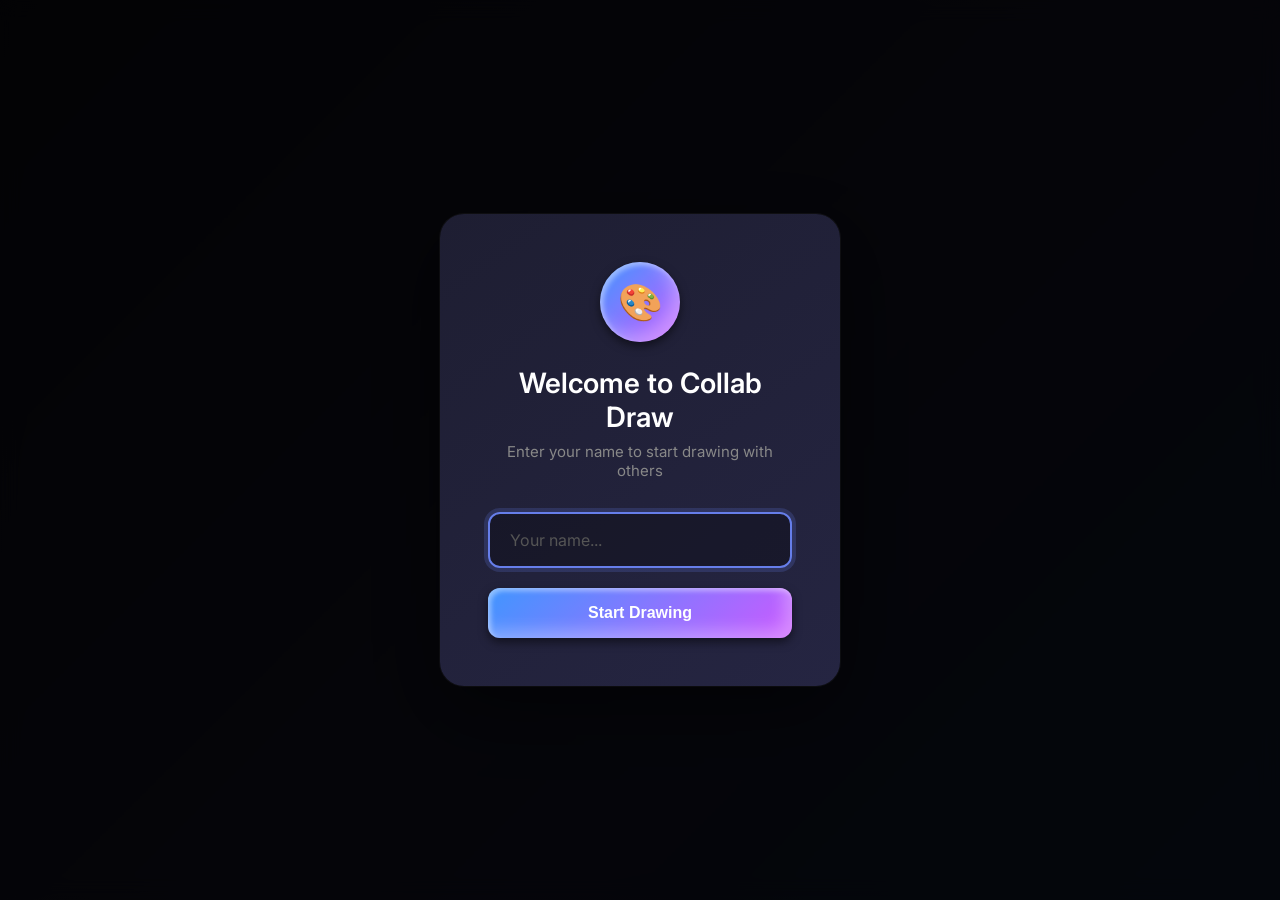
==== index.html @ d74dfcc4 "better shine" ====
<!DOCTYPE html>
<html lang="en">

<head>
    <meta charset="UTF-8">
    <meta name="viewport" content="width=device-width, initial-scale=1.0">
    <title>Collab Draw</title>
    <link rel="preconnect" href="https://fonts.googleapis.com">
    <link rel="preconnect" href="https://fonts.gstatic.com" crossorigin>
    <link href="https://fonts.googleapis.com/css2?family=Inter:wght@300;400;500;600&display=swap" rel="stylesheet">
    <link rel="stylesheet" href="style.css">
</head>

<body>
    <!-- Username Modal -->
    <div class="modal-overlay" id="modalOverlay">
        <div class="modal">
            <div class="modal-icon shine">🎨</div>
            <h2>Welcome to Collab Draw</h2>
            <p>Enter your name to start drawing with others</p>
            <input type="text" id="usernameInput" placeholder="Your name..." maxlength="20" autocomplete="off">
            <button class="shine" id="joinBtn">Start Drawing</button>
        </div>
    </div>

    <!-- Main App -->
    <div class="app" id="app">
        <aside class="sidebar">
            <div class="sidebar-header">
                <div class="logo">
                    <div class="logo-icon shine">🎨</div>
                    <span>Collab Draw</span>
                </div>
                <div class="connection-status">
                    <div class="status-dot" id="statusDot"></div>
                    <span id="statusText">Connecting...</span>
                </div>
            </div>

            <div class="users-section">
                <div class="section-title">Online Now — <span id="userCount">0</span></div>
                <div class="users-list" id="usersList"></div>
            </div>
        </aside>

        <main class="main-content">
            <div class="toolbar">
                <div class="tool-group">
                    <span class="tool-group-label">Color</span>
                    <button class="color-btn active" data-color="#1a1a2e" style="background: #1a1a2e;"></button>
                    <button class="color-btn" data-color="#ff4757" style="background: #ff4757;"></button>
                    <button class="color-btn" data-color="#ff9f43" style="background: #ff9f43;"></button>
                    <button class="color-btn" data-color="#2ed573" style="background: #2ed573;"></button>
                    <button class="color-btn" data-color="#3498db" style="background: #3498db;"></button>
                    <button class="color-btn" data-color="#9b59b6" style="background: #9b59b6;"></button>
                    <button class="color-btn" data-color="#ffffff"
                        style="background: #ffffff; border: 1px solid #ddd;"></button>
                    <div class="color-picker-wrapper">
                        <div class="color-picker-btn"></div>
                        <input type="color" id="colorPicker" value="#1a1a2e">
                    </div>
                </div>

                <div class="divider"></div>

                <div class="tool-group">
                    <span class="tool-group-label">Size</span>
                    <div class="size-slider">
                        <input type="range" id="brushSize" min="1" max="50" value="5">
                        <div class="brush-preview">
                            <div class="brush-dot" id="brushPreview"></div>
                        </div>
                    </div>
                </div>

                <div class="toolbar-spacer"></div>

                <button class="btn btn-secondary" id="downloadBtn">
                    <svg width="16" height="16" fill="none" stroke="currentColor" stroke-width="2">
                        <path d="M8 1v10M4 8l4 4 4-4M2 14h12" />
                    </svg>
                    Save
                </button>
                <button class="btn btn-danger" id="clearBtn">
                    <svg width="16" height="16" fill="none" stroke="currentColor" stroke-width="2">
                        <path d="M2 4h12M5 4V2h6v2M6 7v6M10 7v6M3 4l1 10h8l1-10" />
                    </svg>
                    Clear All
                </button>
            </div>

            <div class="canvas-area">
                <div class="canvas-container">
                    <canvas id="canvas" width="1000" height="700"></canvas>
                </div>
            </div>
        </main>
    </div>

    <script src="script.js"></script>
</body>

</html>
---- style.css ----
.shine {
    box-shadow: 0 4px 10px rgba(0, 0, 0, 0.513), inset 3px 3px 5px rgba(255, 255, 255, 0.396), inset -8px -8px 16px rgba(255, 255, 255, 0.287);
}

* {
    margin: 0;
    padding: 0;
    box-sizing: border-box;
}

body {
    font-family: 'Inter', -apple-system, BlinkMacSystemFont, sans-serif;
    background: linear-gradient(135deg, #0f0f1a 0%, #1a1a2e 50%, #16213e 100%);
    min-height: 100vh;
    color: #fff;
}

/* Username Modal */
.modal-overlay {
    position: fixed;
    inset: 0;
    background: rgba(0, 0, 0, 0.8);
    backdrop-filter: blur(10px);
    display: flex;
    align-items: center;
    justify-content: center;
    z-index: 1000;
    opacity: 1;
    transition: opacity 0.3s ease;
}

.modal-overlay.hidden {
    opacity: 0;
    pointer-events: none;
}

.modal {
    background: linear-gradient(145deg, #1e1e32, #252542);
    border-radius: 24px;
    padding: 48px;
    text-align: center;
    box-shadow: 0 25px 80px rgba(0, 0, 0, 0.5),
        0 0 0 1px rgba(255, 255, 255, 0.05);
    transform: scale(1);
    transition: transform 0.3s ease;
    max-width: 400px;
    width: 90%;
}

.modal-overlay.hidden .modal {
    transform: scale(0.9);
}

.modal-icon {
    width: 80px;
    height: 80px;
    background: linear-gradient(135deg, #4096ff, #cb5aff);
    border-radius: 50%;
    display: flex;
    align-items: center;
    justify-content: center;
    margin: 0 auto 24px;
    font-size: 36px;
}

.modal h2 {
    font-size: 28px;
    font-weight: 600;
    margin-bottom: 8px;
}

.modal p {
    color: #888;
    margin-bottom: 32px;
    font-size: 15px;
}

.modal input {
    width: 100%;
    padding: 16px 20px;
    border: 2px solid rgba(255, 255, 255, 0.1);
    border-radius: 12px;
    background: rgba(0, 0, 0, 0.3);
    color: #fff;
    font-size: 16px;
    font-family: inherit;
    outline: none;
    transition: border-color 0.2s, box-shadow 0.2s;
    margin-bottom: 20px;
}

.modal input:focus {
    border-color: #667eea;
    box-shadow: 0 0 0 4px rgba(102, 126, 234, 0.2);
}

.modal input::placeholder {
    color: #555;
}

.modal button {
    width: 100%;
    padding: 16px;
    background: linear-gradient(135deg, #4096ff, #cb5aff);
    border: none;
    border-radius: 12px;
    color: #fff;
    font-size: 16px;
    font-weight: 600;
    cursor: pointer;
    transition: transform 0.2s, box-shadow 0.2s;
}

.modal button:hover {
    transform: translateY(-2px);
    box-shadow: 0 10px 30px rgba(102, 126, 234, 0.4);
}

.modal button:active {
    transform: translateY(0);
}

/* Main Layout */
.app {
    display: none;
    height: 100vh;
}

.app.visible {
    display: flex;
}

/* Sidebar */
.sidebar {
    width: 260px;
    background: rgba(20, 20, 35, 0.95);
    border-right: 1px solid rgba(255, 255, 255, 0.05);
    display: flex;
    flex-direction: column;
    backdrop-filter: blur(20px);
}

.sidebar-header {
    padding: 24px;
    border-bottom: 1px solid rgba(255, 255, 255, 0.05);
}

.logo {
    display: flex;
    align-items: center;
    gap: 12px;
    font-size: 20px;
    font-weight: 600;
}

.logo-icon {
    width: 40px;
    height: 40px;
    background: linear-gradient(135deg, #4096ff, #cb5aff);
    border-radius: 12px;
    display: flex;
    align-items: center;
    justify-content: center;
    font-size: 20px;
}

.connection-status {
    display: flex;
    align-items: center;
    gap: 8px;
    margin-top: 16px;
    padding: 10px 14px;
    background: rgba(255, 255, 255, 0.03);
    border-radius: 10px;
    font-size: 13px;
    color: #888;
}

.status-dot {
    width: 8px;
    height: 8px;
    border-radius: 50%;
    background: #ff4757;
    transition: background 0.3s;
}

.status-dot.connected {
    background: #2ed573;
    box-shadow: 0 0 10px rgba(46, 213, 115, 0.5);
}

/* Users Section */
.users-section {
    flex: 1;
    padding: 20px;
    overflow-y: auto;
}

.section-title {
    font-size: 11px;
    font-weight: 600;
    text-transform: uppercase;
    letter-spacing: 1px;
    color: #666;
    margin-bottom: 16px;
}

.users-list {
    display: flex;
    flex-direction: column;
    gap: 8px;
}

.user-item {
    display: flex;
    align-items: center;
    gap: 12px;
    padding: 10px 12px;
    background: rgba(255, 255, 255, 0.03);
    border-radius: 10px;
    transition: background 0.2s;
}

.user-item:hover {
    background: rgba(255, 255, 255, 0.06);
}

.user-item.me {
    background: rgba(102, 126, 234, 0.15);
    border: 1px solid rgba(102, 126, 234, 0.3);
}

.user-avatar {
    width: 36px;
    height: 36px;
    border-radius: 50%;
    display: flex;
    align-items: center;
    justify-content: center;
    font-weight: 600;
    font-size: 14px;
    color: #fff;
    flex-shrink: 0;
}

.user-info {
    flex: 1;
    min-width: 0;
}

.user-name {
    font-size: 14px;
    font-weight: 500;
    white-space: nowrap;
    overflow: hidden;
    text-overflow: ellipsis;
}

.user-status {
    font-size: 12px;
    color: #666;
}

.user-color-dot {
    width: 12px;
    height: 12px;
    border-radius: 50%;
    flex-shrink: 0;
}

/* Main Content */
.main-content {
    flex: 1;
    display: flex;
    flex-direction: column;
    min-width: 0;
}

/* Toolbar */
.toolbar {
    display: flex;
    align-items: center;
    gap: 20px;
    padding: 16px 24px;
    background: rgba(20, 20, 35, 0.8);
    border-bottom: 1px solid rgba(255, 255, 255, 0.05);
    backdrop-filter: blur(20px);
    flex-wrap: wrap;
}

.tool-group {
    display: flex;
    align-items: center;
    gap: 8px;
}

.tool-group-label {
    font-size: 12px;
    color: #666;
    text-transform: uppercase;
    letter-spacing: 0.5px;
    margin-right: 4px;
}

.color-btn {
    width: 32px;
    height: 32px;
    border-radius: 50%;
    border: 3px solid transparent;
    cursor: pointer;
    transition: transform 0.15s, border-color 0.15s, box-shadow 0.15s;
    position: relative;
}

.color-btn:hover {
    transform: scale(1.15);
}

.color-btn.active {
    border-color: #fff;
    box-shadow: 0 0 0 2px rgba(255, 255, 255, 0.2);
}

.color-picker-wrapper {
    position: relative;
}

.color-picker-btn {
    width: 32px;
    height: 32px;
    border-radius: 50%;
    border: 2px dashed rgba(255, 255, 255, 0.3);
    cursor: pointer;
    display: flex;
    align-items: center;
    justify-content: center;
    transition: border-color 0.2s;
    background: conic-gradient(red, yellow, lime, aqua, blue, magenta, red);
}

.color-picker-btn:hover {
    border-color: rgba(255, 255, 255, 0.6);
}

input[type="color"] {
    position: absolute;
    width: 100%;
    height: 100%;
    opacity: 0;
    cursor: pointer;
}

.divider {
    width: 1px;
    height: 32px;
    background: rgba(255, 255, 255, 0.1);
    margin: 0 8px;
}

.size-slider {
    display: flex;
    align-items: center;
    gap: 12px;
}

input[type="range"] {
    width: 120px;
    height: 6px;
    -webkit-appearance: none;
    background: rgba(255, 255, 255, 0.1);
    border-radius: 3px;
    cursor: pointer;
}

input[type="range"]::-webkit-slider-thumb {
    -webkit-appearance: none;
    width: 18px;
    height: 18px;
    background: #fff;
    border-radius: 50%;
    cursor: pointer;
    transition: transform 0.15s;
}

input[type="range"]::-webkit-slider-thumb:hover {
    transform: scale(1.2);
}

.brush-preview {
    width: 40px;
    height: 40px;
    border-radius: 50%;
    background: rgba(255, 255, 255, 0.1);
    display: flex;
    align-items: center;
    justify-content: center;
}

.brush-dot {
    border-radius: 50%;
    transition: all 0.15s;
}

.btn {
    padding: 10px 20px;
    border: none;
    border-radius: 10px;
    font-size: 14px;
    font-weight: 500;
    cursor: pointer;
    transition: all 0.2s;
    font-family: inherit;
    display: flex;
    align-items: center;
    gap: 8px;
}

.btn-danger {
    background: rgba(255, 71, 87, 0.15);
    color: #ff4757;
    border: 1px solid rgba(255, 71, 87, 0.3);
}

.btn-danger:hover {
    background: rgba(255, 71, 87, 0.25);
}

.btn-secondary {
    background: rgba(255, 255, 255, 0.05);
    color: #fff;
    border: 1px solid rgba(255, 255, 255, 0.1);
}

.btn-secondary:hover {
    background: rgba(255, 255, 255, 0.1);
}

.toolbar-spacer {
    flex: 1;
}

/* Canvas Area */
.canvas-area {
    flex: 1;
    display: flex;
    align-items: center;
    justify-content: center;
    padding: 24px;
    background:
        radial-gradient(circle at 50% 50%, rgba(102, 126, 234, 0.03) 0%, transparent 50%),
        linear-gradient(rgba(255, 255, 255, 0.02) 1px, transparent 1px),
        linear-gradient(90deg, rgba(255, 255, 255, 0.02) 1px, transparent 1px);
    background-size: 100% 100%, 20px 20px, 20px 20px;
    overflow: auto;
}

.canvas-container {
    border-radius: 16px;
    overflow: hidden;
    box-shadow:
        0 25px 80px rgba(0, 0, 0, 0.4),
        0 0 0 1px rgba(255, 255, 255, 0.05);
}

canvas {
    display: block;
    background: #fff;
    cursor: crosshair;
}

/* Responsive */
@media (max-width: 900px) {
    .sidebar {
        display: none;
    }
}

@media (max-width: 600px) {
    .toolbar {
        padding: 12px;
        gap: 12px;
    }

    .tool-group-label {
        display: none;
    }

    .canvas-area {
        padding: 12px;
    }
}
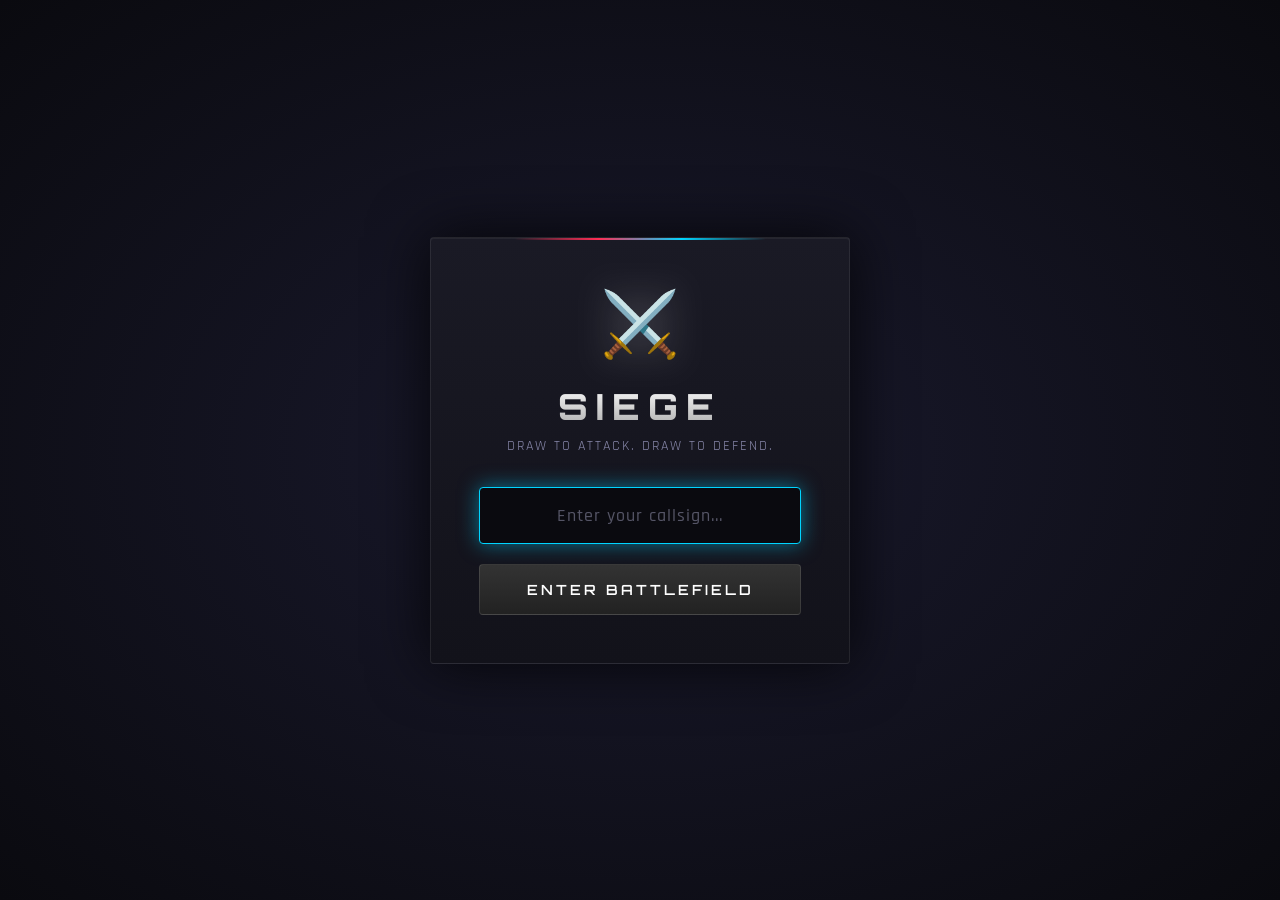
==== commit a1cafad7: "bug fixes" ====
--- a/index.html
+++ b/index.html
@@ -4,97 +4,140 @@
 <head>
     <meta charset="UTF-8">
     <meta name="viewport" content="width=device-width, initial-scale=1.0">
-    <title>Collab Draw</title>
+    <title>Siege - Collaborative Drawing Battle</title>
     <link rel="preconnect" href="https://fonts.googleapis.com">
     <link rel="preconnect" href="https://fonts.gstatic.com" crossorigin>
-    <link href="https://fonts.googleapis.com/css2?family=Inter:wght@300;400;500;600&display=swap" rel="stylesheet">
+    <link
+        href="https://fonts.googleapis.com/css2?family=Orbitron:wght@400;500;600;700;800;900&family=Rajdhani:wght@300;400;500;600;700&display=swap"
+        rel="stylesheet">
     <link rel="stylesheet" href="style.css">
 </head>
 
 <body>
     <!-- Username Modal -->
-    <div class="modal-overlay" id="modalOverlay">
+    <div class="modal-overlay" id="usernameModal">
         <div class="modal">
-            <div class="modal-icon shine">🎨</div>
-            <h2>Welcome to Collab Draw</h2>
-            <p>Enter your name to start drawing with others</p>
-            <input type="text" id="usernameInput" placeholder="Your name..." maxlength="20" autocomplete="off">
-            <button class="shine" id="joinBtn">Start Drawing</button>
+            <div class="modal-icon">⚔️</div>
+            <h2>SIEGE</h2>
+            <p class="tagline">Draw to Attack. Draw to Defend.</p>
+            <input type="text" id="usernameInput" placeholder="Enter your callsign..." maxlength="15"
+                autocomplete="off">
+            <button class="btn-primary" id="enterLobbyBtn">ENTER BATTLEFIELD</button>
         </div>
     </div>
 
-    <!-- Main App -->
-    <div class="app" id="app">
-        <aside class="sidebar">
-            <div class="sidebar-header">
-                <div class="logo">
-                    <div class="logo-icon shine">🎨</div>
-                    <span>Collab Draw</span>
+    <!-- Room Selection Modal -->
+    <div class="modal-overlay hidden" id="roomModal">
+        <div class="modal room-modal">
+            <h2>SELECT ARENA</h2>
+            <p class="tagline">Choose your battleground (2v2)</p>
+            <div class="rooms-grid" id="roomsGrid">
+                <!-- Rooms will be populated by JS -->
+            </div>
+            <div class="room-legend">
+                <span class="legend-item"><span class="dot red"></span> Red Team</span>
+                <span class="legend-item"><span class="dot blue"></span> Blue Team</span>
+            </div>
+        </div>
+    </div>
+
+    <!-- Main Game -->
+    <div class="game-container hidden" id="gameContainer">
+        <!-- Top HUD -->
+        <header class="game-hud">
+            <div class="hud-left">
+                <div class="team-indicator" id="teamIndicator">
+                    <span class="team-label">YOUR TEAM</span>
+                    <span class="team-name" id="teamName">---</span>
                 </div>
-                <div class="connection-status">
-                    <div class="status-dot" id="statusDot"></div>
-                    <span id="statusText">Connecting...</span>
+                <div class="role-indicator" id="roleIndicator">
+                    <span class="role-icon">🛡️</span>
+                    <span class="role-name" id="roleName">DEFENDING</span>
                 </div>
             </div>
 
-            <div class="users-section">
-                <div class="section-title">Online Now — <span id="userCount">0</span></div>
-                <div class="users-list" id="usersList"></div>
+            <div class="hud-center">
+                <div class="scoreboard">
+                    <div class="score red-score">
+                        <span class="score-label">RED</span>
+                        <span class="score-value" id="redScore">0</span>
+                    </div>
+                    <div class="timer-container">
+                        <div class="phase-label" id="phaseLabel">WAITING</div>
+                        <div class="timer" id="timer">2:00</div>
+                        <div class="round-label">Round <span id="roundNum">0</span></div>
+                    </div>
+                    <div class="score blue-score">
+                        <span class="score-label">BLUE</span>
+                        <span class="score-value" id="blueScore">0</span>
+                    </div>
+                </div>
+            </div>
+
+            <div class="hud-right">
+                <div class="ink-container">
+                    <span class="ink-label">INK</span>
+                    <div class="ink-bar">
+                        <div class="ink-fill" id="inkFill"></div>
+                    </div>
+                    <span class="ink-value" id="inkValue">100%</span>
+                </div>
+            </div>
+        </header>
+
+        <!-- Players Panel -->
+        <aside class="players-panel" id="playersPanel">
+            <div class="panel-header">
+                <span class="panel-title">COMBATANTS</span>
+            </div>
+            <div class="team-section red-team">
+                <div class="team-header">
+                    <span class="team-icon">⚔️</span> RED TEAM
+                    <span class="attack-badge" id="redAttackBadge">ATK</span>
+                </div>
+                <div class="team-players" id="redTeamPlayers"></div>
+            </div>
+            <div class="team-section blue-team">
+                <div class="team-header">
+                    <span class="team-icon">🛡️</span> BLUE TEAM
+                    <span class="attack-badge" id="blueAttackBadge" style="display:none;">ATK</span>
+                </div>
+                <div class="team-players" id="blueTeamPlayers"></div>
             </div>
         </aside>
 
-        <main class="main-content">
-            <div class="toolbar">
-                <div class="tool-group">
-                    <span class="tool-group-label">Color</span>
-                    <button class="color-btn active" data-color="#1a1a2e" style="background: #1a1a2e;"></button>
-                    <button class="color-btn" data-color="#ff4757" style="background: #ff4757;"></button>
-                    <button class="color-btn" data-color="#ff9f43" style="background: #ff9f43;"></button>
-                    <button class="color-btn" data-color="#2ed573" style="background: #2ed573;"></button>
-                    <button class="color-btn" data-color="#3498db" style="background: #3498db;"></button>
-                    <button class="color-btn" data-color="#9b59b6" style="background: #9b59b6;"></button>
-                    <button class="color-btn" data-color="#ffffff"
-                        style="background: #ffffff; border: 1px solid #ddd;"></button>
-                    <div class="color-picker-wrapper">
-                        <div class="color-picker-btn"></div>
-                        <input type="color" id="colorPicker" value="#1a1a2e">
+        <!-- Canvas Area -->
+        <main class="battlefield">
+            <div class="canvas-wrapper">
+                <div class="spawn-zone red-spawn" id="redSpawn">
+                    <span>RED SPAWN</span>
+                </div>
+                <canvas id="gameCanvas" width="1000" height="700"></canvas>
+                <div class="crystal-container" id="crystalContainer">
+                    <div class="crystal" id="crystal">
+                        <div class="crystal-glow"></div>
+                        <span class="crystal-icon">💎</span>
                     </div>
-                </div>
-
-                <div class="divider"></div>
-
-                <div class="tool-group">
-                    <span class="tool-group-label">Size</span>
-                    <div class="size-slider">
-                        <input type="range" id="brushSize" min="1" max="50" value="5">
-                        <div class="brush-preview">
-                            <div class="brush-dot" id="brushPreview"></div>
-                        </div>
-                    </div>
-                </div>
-
-                <div class="toolbar-spacer"></div>
-
-                <button class="btn btn-secondary" id="downloadBtn">
-                    <svg width="16" height="16" fill="none" stroke="currentColor" stroke-width="2">
-                        <path d="M8 1v10M4 8l4 4 4-4M2 14h12" />
-                    </svg>
-                    Save
-                </button>
-                <button class="btn btn-danger" id="clearBtn">
-                    <svg width="16" height="16" fill="none" stroke="currentColor" stroke-width="2">
-                        <path d="M2 4h12M5 4V2h6v2M6 7v6M10 7v6M3 4l1 10h8l1-10" />
-                    </svg>
-                    Clear All
-                </button>
-            </div>
-
-            <div class="canvas-area">
-                <div class="canvas-container">
-                    <canvas id="canvas" width="1000" height="700"></canvas>
+                    <span class="crystal-label">DEFEND</span>
                 </div>
             </div>
         </main>
+
+        <!-- Brush Size Control -->
+        <div class="brush-control">
+            <span class="brush-label">SIZE</span>
+            <input type="range" id="brushSize" min="3" max="30" value="8">
+            <div class="brush-preview" id="brushPreview"></div>
+        </div>
+
+        <!-- Game Announcements -->
+        <div class="announcement hidden" id="announcement">
+            <div class="announcement-content">
+                <div class="announcement-icon" id="announcementIcon">⚔️</div>
+                <div class="announcement-text" id="announcementText">ROUND START</div>
+                <div class="announcement-sub" id="announcementSub">Prepare for battle!</div>
+            </div>
+        </div>
     </div>
 
     <script src="script.js"></script>
--- a/style.css
+++ b/style.css
@@ -1,5 +1,28 @@
-.shine {
-    box-shadow: 0 4px 10px rgba(0, 0, 0, 0.513), inset 3px 3px 5px rgba(255, 255, 255, 0.396), inset -8px -8px 16px rgba(255, 255, 255, 0.287);
+/* ============================================
+   SIEGE - Collaborative Drawing Battle
+   A bold, military-inspired aesthetic
+   ============================================ */
+
+:root {
+    /* Team Colors */
+    --red-primary: #ff2d55;
+    --red-dark: #c41e3a;
+    --red-glow: rgba(255, 45, 85, 0.5);
+    --blue-primary: #00d4ff;
+    --blue-dark: #0099cc;
+    --blue-glow: rgba(0, 212, 255, 0.5);
+
+    /* UI Colors */
+    --bg-dark: #0a0a0f;
+    --bg-panel: #12121a;
+    --bg-card: #1a1a25;
+    --border-subtle: rgba(255, 255, 255, 0.08);
+    --text-primary: #ffffff;
+    --text-secondary: #8888aa;
+    --text-muted: #555566;
+
+    /* Effects */
+    --glow-intensity: 0.6;
 }
 
 * {
@@ -9,483 +32,999 @@
 }
 
 body {
-    font-family: 'Inter', -apple-system, BlinkMacSystemFont, sans-serif;
-    background: linear-gradient(135deg, #0f0f1a 0%, #1a1a2e 50%, #16213e 100%);
+    font-family: 'Rajdhani', sans-serif;
+    background: var(--bg-dark);
     min-height: 100vh;
-    color: #fff;
-}
-
-/* Username Modal */
+    color: var(--text-primary);
+    overflow: hidden;
+}
+
+/* ============================================
+   MODAL STYLES
+   ============================================ */
+
 .modal-overlay {
     position: fixed;
     inset: 0;
-    background: rgba(0, 0, 0, 0.8);
-    backdrop-filter: blur(10px);
+    background: radial-gradient(ellipse at center, #1a1a2e 0%, #0a0a0f 100%);
     display: flex;
     align-items: center;
     justify-content: center;
     z-index: 1000;
-    opacity: 1;
-    transition: opacity 0.3s ease;
+    transition: opacity 0.4s ease, visibility 0.4s ease;
 }
 
 .modal-overlay.hidden {
     opacity: 0;
+    visibility: hidden;
     pointer-events: none;
 }
 
 .modal {
-    background: linear-gradient(145deg, #1e1e32, #252542);
-    border-radius: 24px;
+    background: linear-gradient(180deg, var(--bg-card) 0%, var(--bg-panel) 100%);
+    border: 1px solid var(--border-subtle);
+    border-radius: 4px;
     padding: 48px;
     text-align: center;
-    box-shadow: 0 25px 80px rgba(0, 0, 0, 0.5),
-        0 0 0 1px rgba(255, 255, 255, 0.05);
-    transform: scale(1);
-    transition: transform 0.3s ease;
-    max-width: 400px;
+    max-width: 420px;
     width: 90%;
-}
-
-.modal-overlay.hidden .modal {
-    transform: scale(0.9);
+    position: relative;
+    box-shadow:
+        0 0 60px rgba(0, 0, 0, 0.8),
+        inset 0 1px 0 rgba(255, 255, 255, 0.05);
+}
+
+.modal::before {
+    content: '';
+    position: absolute;
+    top: 0;
+    left: 50%;
+    transform: translateX(-50%);
+    width: 60%;
+    height: 2px;
+    background: linear-gradient(90deg, transparent, var(--red-primary), var(--blue-primary), transparent);
 }
 
 .modal-icon {
-    width: 80px;
-    height: 80px;
-    background: linear-gradient(135deg, #4096ff, #cb5aff);
-    border-radius: 50%;
-    display: flex;
-    align-items: center;
-    justify-content: center;
-    margin: 0 auto 24px;
+    font-size: 64px;
+    margin-bottom: 16px;
+    filter: drop-shadow(0 0 20px rgba(255, 255, 255, 0.3));
+}
+
+.modal h2 {
+    font-family: 'Orbitron', sans-serif;
     font-size: 36px;
-}
-
-.modal h2 {
-    font-size: 28px;
-    font-weight: 600;
+    font-weight: 800;
+    letter-spacing: 8px;
     margin-bottom: 8px;
-}
-
-.modal p {
-    color: #888;
+    background: linear-gradient(180deg, #fff 0%, #aaa 100%);
+    -webkit-background-clip: text;
+    -webkit-text-fill-color: transparent;
+    background-clip: text;
+}
+
+.tagline {
+    color: var(--text-secondary);
+    font-size: 14px;
+    letter-spacing: 2px;
+    text-transform: uppercase;
     margin-bottom: 32px;
-    font-size: 15px;
 }
 
 .modal input {
     width: 100%;
     padding: 16px 20px;
-    border: 2px solid rgba(255, 255, 255, 0.1);
-    border-radius: 12px;
-    background: rgba(0, 0, 0, 0.3);
-    color: #fff;
-    font-size: 16px;
-    font-family: inherit;
+    background: var(--bg-dark);
+    border: 1px solid var(--border-subtle);
+    border-radius: 4px;
+    color: var(--text-primary);
+    font-family: 'Rajdhani', sans-serif;
+    font-size: 18px;
+    font-weight: 500;
+    text-align: center;
+    letter-spacing: 1px;
     outline: none;
     transition: border-color 0.2s, box-shadow 0.2s;
     margin-bottom: 20px;
 }
 
 .modal input:focus {
-    border-color: #667eea;
-    box-shadow: 0 0 0 4px rgba(102, 126, 234, 0.2);
+    border-color: var(--blue-primary);
+    box-shadow: 0 0 20px var(--blue-glow);
 }
 
 .modal input::placeholder {
-    color: #555;
-}
-
-.modal button {
+    color: var(--text-muted);
+}
+
+.btn-primary {
     width: 100%;
-    padding: 16px;
-    background: linear-gradient(135deg, #4096ff, #cb5aff);
-    border: none;
-    border-radius: 12px;
-    color: #fff;
-    font-size: 16px;
+    padding: 16px 32px;
+    background: linear-gradient(180deg, #333 0%, #222 100%);
+    border: 1px solid rgba(255, 255, 255, 0.1);
+    border-radius: 4px;
+    color: var(--text-primary);
+    font-family: 'Orbitron', sans-serif;
+    font-size: 14px;
     font-weight: 600;
+    letter-spacing: 3px;
     cursor: pointer;
-    transition: transform 0.2s, box-shadow 0.2s;
-}
-
-.modal button:hover {
+    transition: all 0.2s ease;
+    position: relative;
+    overflow: hidden;
+}
+
+.btn-primary::before {
+    content: '';
+    position: absolute;
+    top: 0;
+    left: -100%;
+    width: 100%;
+    height: 100%;
+    background: linear-gradient(90deg, transparent, rgba(255, 255, 255, 0.1), transparent);
+    transition: left 0.4s ease;
+}
+
+.btn-primary:hover {
+    background: linear-gradient(180deg, #444 0%, #333 100%);
+    border-color: rgba(255, 255, 255, 0.2);
     transform: translateY(-2px);
-    box-shadow: 0 10px 30px rgba(102, 126, 234, 0.4);
-}
-
-.modal button:active {
+    box-shadow: 0 10px 30px rgba(0, 0, 0, 0.5);
+}
+
+.btn-primary:hover::before {
+    left: 100%;
+}
+
+.btn-primary:active {
     transform: translateY(0);
 }
 
-/* Main Layout */
-.app {
+/* Room Selection Modal */
+.room-modal {
+    max-width: 600px;
+}
+
+.rooms-grid {
+    display: grid;
+    grid-template-columns: repeat(auto-fit, minmax(160px, 1fr));
+    gap: 12px;
+    margin-bottom: 24px;
+}
+
+.room-card {
+    background: var(--bg-dark);
+    border: 1px solid var(--border-subtle);
+    border-radius: 4px;
+    padding: 20px;
+    cursor: pointer;
+    transition: all 0.2s ease;
+    position: relative;
+    overflow: hidden;
+}
+
+.room-card::before {
+    content: '';
+    position: absolute;
+    top: 0;
+    left: 0;
+    right: 0;
+    height: 3px;
+    background: linear-gradient(90deg, var(--red-primary), var(--blue-primary));
+    opacity: 0;
+    transition: opacity 0.2s;
+}
+
+.room-card:hover {
+    border-color: rgba(255, 255, 255, 0.2);
+    transform: translateY(-2px);
+    box-shadow: 0 8px 24px rgba(0, 0, 0, 0.4);
+}
+
+.room-card:hover::before {
+    opacity: 1;
+}
+
+.room-card.full {
+    opacity: 0.5;
+    cursor: not-allowed;
+}
+
+.room-card.full:hover {
+    transform: none;
+    box-shadow: none;
+}
+
+.room-card.in-game {
+    border-color: rgba(255, 165, 0, 0.3);
+}
+
+.room-number {
+    font-family: 'Orbitron', sans-serif;
+    font-size: 24px;
+    font-weight: 700;
+    margin-bottom: 8px;
+}
+
+.room-status {
+    font-size: 11px;
+    text-transform: uppercase;
+    letter-spacing: 1px;
+    color: var(--text-muted);
+    margin-bottom: 12px;
+}
+
+.room-status.waiting {
+    color: #2ed573;
+}
+
+.room-status.playing {
+    color: #ffa502;
+}
+
+.room-players {
+    display: flex;
+    justify-content: center;
+    gap: 16px;
+}
+
+.room-team-count {
+    display: flex;
+    align-items: center;
+    gap: 6px;
+    font-size: 14px;
+    font-weight: 600;
+}
+
+.room-team-count.red {
+    color: var(--red-primary);
+}
+
+.room-team-count.blue {
+    color: var(--blue-primary);
+}
+
+.room-legend {
+    display: flex;
+    justify-content: center;
+    gap: 24px;
+    padding-top: 16px;
+    border-top: 1px solid var(--border-subtle);
+}
+
+.legend-item {
+    display: flex;
+    align-items: center;
+    gap: 8px;
+    font-size: 12px;
+    color: var(--text-secondary);
+    text-transform: uppercase;
+    letter-spacing: 1px;
+}
+
+.dot {
+    width: 10px;
+    height: 10px;
+    border-radius: 50%;
+}
+
+.dot.red {
+    background: var(--red-primary);
+    box-shadow: 0 0 10px var(--red-glow);
+}
+
+.dot.blue {
+    background: var(--blue-primary);
+    box-shadow: 0 0 10px var(--blue-glow);
+}
+
+/* ============================================
+   GAME CONTAINER
+   ============================================ */
+
+.game-container {
+    display: grid;
+    grid-template-columns: 200px 1fr;
+    grid-template-rows: 70px 1fr;
+    height: 100vh;
+    background:
+        radial-gradient(ellipse at 20% 50%, rgba(255, 45, 85, 0.03) 0%, transparent 50%),
+        radial-gradient(ellipse at 80% 50%, rgba(0, 212, 255, 0.03) 0%, transparent 50%),
+        var(--bg-dark);
+}
+
+.game-container.hidden {
     display: none;
-    height: 100vh;
-}
-
-.app.visible {
-    display: flex;
-}
-
-/* Sidebar */
-.sidebar {
-    width: 260px;
-    background: rgba(20, 20, 35, 0.95);
-    border-right: 1px solid rgba(255, 255, 255, 0.05);
+}
+
+/* ============================================
+   TOP HUD
+   ============================================ */
+
+.game-hud {
+    grid-column: 1 / -1;
+    display: flex;
+    align-items: center;
+    justify-content: space-between;
+    padding: 0 24px;
+    background: var(--bg-panel);
+    border-bottom: 1px solid var(--border-subtle);
+}
+
+.hud-left,
+.hud-right {
+    display: flex;
+    align-items: center;
+    gap: 20px;
+    min-width: 250px;
+}
+
+.hud-right {
+    justify-content: flex-end;
+}
+
+.team-indicator {
     display: flex;
     flex-direction: column;
-    backdrop-filter: blur(20px);
-}
-
-.sidebar-header {
-    padding: 24px;
-    border-bottom: 1px solid rgba(255, 255, 255, 0.05);
-}
-
-.logo {
+    gap: 2px;
+}
+
+.team-label {
+    font-size: 10px;
+    color: var(--text-muted);
+    text-transform: uppercase;
+    letter-spacing: 1px;
+}
+
+.team-name {
+    font-family: 'Orbitron', sans-serif;
+    font-size: 18px;
+    font-weight: 700;
+    letter-spacing: 2px;
+}
+
+.team-name.red {
+    color: var(--red-primary);
+    text-shadow: 0 0 20px var(--red-glow);
+}
+
+.team-name.blue {
+    color: var(--blue-primary);
+    text-shadow: 0 0 20px var(--blue-glow);
+}
+
+.role-indicator {
+    display: flex;
+    align-items: center;
+    gap: 8px;
+    padding: 8px 16px;
+    background: var(--bg-dark);
+    border-radius: 4px;
+    border: 1px solid var(--border-subtle);
+}
+
+.role-indicator.attacking {
+    border-color: rgba(255, 45, 85, 0.3);
+    background: rgba(255, 45, 85, 0.1);
+}
+
+.role-indicator.defending {
+    border-color: rgba(0, 212, 255, 0.3);
+    background: rgba(0, 212, 255, 0.1);
+}
+
+.role-icon {
+    font-size: 18px;
+}
+
+.role-name {
+    font-family: 'Orbitron', sans-serif;
+    font-size: 12px;
+    font-weight: 600;
+    letter-spacing: 2px;
+}
+
+/* Scoreboard */
+.scoreboard {
+    display: flex;
+    align-items: center;
+    gap: 24px;
+}
+
+.score {
+    display: flex;
+    flex-direction: column;
+    align-items: center;
+    gap: 2px;
+    min-width: 60px;
+}
+
+.score-label {
+    font-size: 10px;
+    text-transform: uppercase;
+    letter-spacing: 2px;
+    color: var(--text-muted);
+}
+
+.score-value {
+    font-family: 'Orbitron', sans-serif;
+    font-size: 32px;
+    font-weight: 800;
+}
+
+.red-score .score-value {
+    color: var(--red-primary);
+    text-shadow: 0 0 20px var(--red-glow);
+}
+
+.blue-score .score-value {
+    color: var(--blue-primary);
+    text-shadow: 0 0 20px var(--blue-glow);
+}
+
+.timer-container {
+    display: flex;
+    flex-direction: column;
+    align-items: center;
+    padding: 8px 32px;
+    background: var(--bg-dark);
+    border-radius: 4px;
+    border: 1px solid var(--border-subtle);
+}
+
+.phase-label {
+    font-size: 10px;
+    text-transform: uppercase;
+    letter-spacing: 2px;
+    color: var(--text-secondary);
+}
+
+.timer {
+    font-family: 'Orbitron', sans-serif;
+    font-size: 28px;
+    font-weight: 700;
+    letter-spacing: 2px;
+}
+
+.timer.urgent {
+    color: var(--red-primary);
+    animation: pulse 1s ease-in-out infinite;
+}
+
+@keyframes pulse {
+
+    0%,
+    100% {
+        opacity: 1;
+    }
+
+    50% {
+        opacity: 0.5;
+    }
+}
+
+.round-label {
+    font-size: 11px;
+    color: var(--text-muted);
+    text-transform: uppercase;
+    letter-spacing: 1px;
+}
+
+/* Ink Bar */
+.ink-container {
     display: flex;
     align-items: center;
     gap: 12px;
-    font-size: 20px;
-    font-weight: 600;
-}
-
-.logo-icon {
-    width: 40px;
-    height: 40px;
-    background: linear-gradient(135deg, #4096ff, #cb5aff);
-    border-radius: 12px;
-    display: flex;
-    align-items: center;
-    justify-content: center;
-    font-size: 20px;
-}
-
-.connection-status {
-    display: flex;
-    align-items: center;
-    gap: 8px;
-    margin-top: 16px;
-    padding: 10px 14px;
-    background: rgba(255, 255, 255, 0.03);
-    border-radius: 10px;
-    font-size: 13px;
-    color: #888;
-}
-
-.status-dot {
-    width: 8px;
-    height: 8px;
-    border-radius: 50%;
-    background: #ff4757;
-    transition: background 0.3s;
-}
-
-.status-dot.connected {
-    background: #2ed573;
-    box-shadow: 0 0 10px rgba(46, 213, 115, 0.5);
-}
-
-/* Users Section */
-.users-section {
-    flex: 1;
-    padding: 20px;
-    overflow-y: auto;
-}
-
-.section-title {
+}
+
+.ink-label {
+    font-family: 'Orbitron', sans-serif;
     font-size: 11px;
     font-weight: 600;
-    text-transform: uppercase;
+    letter-spacing: 2px;
+    color: var(--text-secondary);
+}
+
+.ink-bar {
+    width: 120px;
+    height: 12px;
+    background: var(--bg-dark);
+    border-radius: 2px;
+    border: 1px solid var(--border-subtle);
+    overflow: hidden;
+}
+
+.ink-fill {
+    height: 100%;
+    width: 100%;
+    background: linear-gradient(90deg, #667eea, #764ba2);
+    transition: width 0.3s ease;
+    box-shadow: 0 0 10px rgba(102, 126, 234, 0.5);
+}
+
+.ink-fill.low {
+    background: linear-gradient(90deg, #ff6b6b, #ee5a24);
+}
+
+.ink-value {
+    font-family: 'Orbitron', sans-serif;
+    font-size: 12px;
+    font-weight: 600;
+    min-width: 40px;
+}
+
+/* ============================================
+   PLAYERS PANEL
+   ============================================ */
+
+.players-panel {
+    background: var(--bg-panel);
+    border-right: 1px solid var(--border-subtle);
+    display: flex;
+    flex-direction: column;
+    overflow-y: auto;
+}
+
+.panel-header {
+    padding: 16px;
+    border-bottom: 1px solid var(--border-subtle);
+}
+
+.panel-title {
+    font-family: 'Orbitron', sans-serif;
+    font-size: 11px;
+    font-weight: 600;
+    letter-spacing: 2px;
+    color: var(--text-secondary);
+}
+
+.team-section {
+    padding: 16px;
+    border-bottom: 1px solid var(--border-subtle);
+}
+
+.team-header {
+    display: flex;
+    align-items: center;
+    gap: 8px;
+    font-family: 'Orbitron', sans-serif;
+    font-size: 11px;
+    font-weight: 600;
     letter-spacing: 1px;
-    color: #666;
-    margin-bottom: 16px;
-}
-
-.users-list {
+    margin-bottom: 12px;
+}
+
+.red-team .team-header {
+    color: var(--red-primary);
+}
+
+.blue-team .team-header {
+    color: var(--blue-primary);
+}
+
+.team-icon {
+    font-size: 14px;
+}
+
+.attack-badge {
+    margin-left: auto;
+    padding: 2px 8px;
+    background: rgba(255, 165, 0, 0.2);
+    border: 1px solid rgba(255, 165, 0, 0.4);
+    border-radius: 2px;
+    font-size: 9px;
+    color: #ffa502;
+}
+
+.team-players {
     display: flex;
     flex-direction: column;
     gap: 8px;
 }
 
-.user-item {
-    display: flex;
-    align-items: center;
-    gap: 12px;
+.player-card {
+    display: flex;
+    align-items: center;
+    gap: 10px;
     padding: 10px 12px;
-    background: rgba(255, 255, 255, 0.03);
-    border-radius: 10px;
-    transition: background 0.2s;
-}
-
-.user-item:hover {
-    background: rgba(255, 255, 255, 0.06);
-}
-
-.user-item.me {
-    background: rgba(102, 126, 234, 0.15);
-    border: 1px solid rgba(102, 126, 234, 0.3);
-}
-
-.user-avatar {
-    width: 36px;
-    height: 36px;
-    border-radius: 50%;
+    background: var(--bg-dark);
+    border-radius: 4px;
+    border: 1px solid var(--border-subtle);
+}
+
+.player-card.me {
+    border-color: rgba(255, 255, 255, 0.2);
+    background: rgba(255, 255, 255, 0.05);
+}
+
+.player-avatar {
+    width: 32px;
+    height: 32px;
+    border-radius: 4px;
     display: flex;
     align-items: center;
     justify-content: center;
+    font-family: 'Orbitron', sans-serif;
+    font-size: 12px;
+    font-weight: 700;
+    flex-shrink: 0;
+}
+
+.red-team .player-avatar {
+    background: linear-gradient(135deg, var(--red-primary), var(--red-dark));
+}
+
+.blue-team .player-avatar {
+    background: linear-gradient(135deg, var(--blue-primary), var(--blue-dark));
+}
+
+.player-name {
+    font-size: 13px;
     font-weight: 600;
-    font-size: 14px;
-    color: #fff;
-    flex-shrink: 0;
-}
-
-.user-info {
-    flex: 1;
-    min-width: 0;
-}
-
-.user-name {
-    font-size: 14px;
-    font-weight: 500;
     white-space: nowrap;
     overflow: hidden;
     text-overflow: ellipsis;
-}
-
-.user-status {
-    font-size: 12px;
-    color: #666;
-}
-
-.user-color-dot {
-    width: 12px;
-    height: 12px;
-    border-radius: 50%;
-    flex-shrink: 0;
-}
-
-/* Main Content */
-.main-content {
     flex: 1;
+}
+
+.player-ink {
+    width: 40px;
+    height: 4px;
+    background: var(--bg-panel);
+    border-radius: 2px;
+    overflow: hidden;
+}
+
+.player-ink-fill {
+    height: 100%;
+    background: #667eea;
+    transition: width 0.3s;
+}
+
+.empty-slot {
+    padding: 10px 12px;
+    background: var(--bg-dark);
+    border-radius: 4px;
+    border: 1px dashed var(--border-subtle);
+    text-align: center;
+    font-size: 11px;
+    color: var(--text-muted);
+    text-transform: uppercase;
+    letter-spacing: 1px;
+}
+
+/* ============================================
+   BATTLEFIELD / CANVAS
+   ============================================ */
+
+.battlefield {
+    display: flex;
+    align-items: center;
+    justify-content: center;
+    padding: 24px;
+    position: relative;
+    background:
+        linear-gradient(90deg, rgba(255, 45, 85, 0.02) 0%, transparent 20%, transparent 80%, rgba(0, 212, 255, 0.02) 100%);
+}
+
+.canvas-wrapper {
+    position: relative;
+    border-radius: 4px;
+    overflow: hidden;
+    box-shadow:
+        0 0 60px rgba(0, 0, 0, 0.6),
+        inset 0 0 0 1px rgba(255, 255, 255, 0.05);
+}
+
+#gameCanvas {
+    display: block;
+    background: #fafafa;
+    cursor: crosshair;
+}
+
+/* Crystal */
+.crystal-container {
+    position: absolute;
+    left: 40px;
+    top: 50%;
+    transform: translateY(-50%);
     display: flex;
     flex-direction: column;
-    min-width: 0;
-}
-
-/* Toolbar */
-.toolbar {
-    display: flex;
-    align-items: center;
-    gap: 20px;
-    padding: 16px 24px;
-    background: rgba(20, 20, 35, 0.8);
-    border-bottom: 1px solid rgba(255, 255, 255, 0.05);
-    backdrop-filter: blur(20px);
-    flex-wrap: wrap;
-}
-
-.tool-group {
-    display: flex;
     align-items: center;
     gap: 8px;
-}
-
-.tool-group-label {
-    font-size: 12px;
-    color: #666;
-    text-transform: uppercase;
-    letter-spacing: 0.5px;
-    margin-right: 4px;
-}
-
-.color-btn {
-    width: 32px;
-    height: 32px;
-    border-radius: 50%;
-    border: 3px solid transparent;
-    cursor: pointer;
-    transition: transform 0.15s, border-color 0.15s, box-shadow 0.15s;
+    pointer-events: none;
+    z-index: 10;
+}
+
+.crystal {
+    width: 80px;
+    height: 80px;
+    display: flex;
+    align-items: center;
+    justify-content: center;
     position: relative;
 }
 
-.color-btn:hover {
-    transform: scale(1.15);
-}
-
-.color-btn.active {
-    border-color: #fff;
-    box-shadow: 0 0 0 2px rgba(255, 255, 255, 0.2);
-}
-
-.color-picker-wrapper {
-    position: relative;
-}
-
-.color-picker-btn {
-    width: 32px;
-    height: 32px;
-    border-radius: 50%;
-    border: 2px dashed rgba(255, 255, 255, 0.3);
-    cursor: pointer;
+.crystal-glow {
+    position: absolute;
+    inset: -20px;
+    background: radial-gradient(circle, var(--blue-glow) 0%, transparent 70%);
+    animation: crystalPulse 2s ease-in-out infinite;
+}
+
+@keyframes crystalPulse {
+
+    0%,
+    100% {
+        opacity: 0.5;
+        transform: scale(1);
+    }
+
+    50% {
+        opacity: 1;
+        transform: scale(1.1);
+    }
+}
+
+.crystal.danger .crystal-glow {
+    background: radial-gradient(circle, var(--red-glow) 0%, transparent 70%);
+    animation: crystalDanger 0.5s ease-in-out infinite;
+}
+
+@keyframes crystalDanger {
+
+    0%,
+    100% {
+        opacity: 0.8;
+    }
+
+    50% {
+        opacity: 1;
+    }
+}
+
+.crystal-icon {
+    font-size: 40px;
+    filter: drop-shadow(0 0 10px var(--blue-glow));
+    z-index: 1;
+}
+
+.crystal-label {
+    font-family: 'Orbitron', sans-serif;
+    font-size: 10px;
+    font-weight: 700;
+    letter-spacing: 2px;
+    color: var(--blue-primary);
+    text-shadow: 0 0 10px var(--blue-glow);
+}
+
+/* Spawn Zones */
+.spawn-zone {
+    position: absolute;
+    top: 0;
+    bottom: 0;
+    width: 60px;
     display: flex;
     align-items: center;
     justify-content: center;
-    transition: border-color 0.2s;
-    background: conic-gradient(red, yellow, lime, aqua, blue, magenta, red);
-}
-
-.color-picker-btn:hover {
-    border-color: rgba(255, 255, 255, 0.6);
-}
-
-input[type="color"] {
-    position: absolute;
-    width: 100%;
-    height: 100%;
-    opacity: 0;
-    cursor: pointer;
-}
-
-.divider {
-    width: 1px;
-    height: 32px;
-    background: rgba(255, 255, 255, 0.1);
-    margin: 0 8px;
-}
-
-.size-slider {
+    pointer-events: none;
+    z-index: 5;
+}
+
+.spawn-zone span {
+    font-family: 'Orbitron', sans-serif;
+    font-size: 10px;
+    font-weight: 700;
+    letter-spacing: 1px;
+    writing-mode: vertical-rl;
+    text-orientation: mixed;
+    opacity: 0.5;
+}
+
+.red-spawn {
+    right: 0;
+    background: linear-gradient(90deg, transparent, rgba(255, 45, 85, 0.1));
+    border-left: 2px dashed rgba(255, 45, 85, 0.3);
+}
+
+.red-spawn span {
+    color: var(--red-primary);
+}
+
+/* ============================================
+   BRUSH CONTROL
+   ============================================ */
+
+.brush-control {
+    position: fixed;
+    bottom: 24px;
+    right: 24px;
     display: flex;
     align-items: center;
     gap: 12px;
-}
-
-input[type="range"] {
-    width: 120px;
+    padding: 12px 20px;
+    background: var(--bg-panel);
+    border: 1px solid var(--border-subtle);
+    border-radius: 4px;
+    z-index: 100;
+}
+
+.brush-label {
+    font-family: 'Orbitron', sans-serif;
+    font-size: 10px;
+    font-weight: 600;
+    letter-spacing: 2px;
+    color: var(--text-secondary);
+}
+
+.brush-control input[type="range"] {
+    width: 100px;
     height: 6px;
     -webkit-appearance: none;
-    background: rgba(255, 255, 255, 0.1);
+    background: var(--bg-dark);
     border-radius: 3px;
     cursor: pointer;
 }
 
-input[type="range"]::-webkit-slider-thumb {
+.brush-control input[type="range"]::-webkit-slider-thumb {
     -webkit-appearance: none;
-    width: 18px;
-    height: 18px;
+    width: 16px;
+    height: 16px;
     background: #fff;
     border-radius: 50%;
     cursor: pointer;
-    transition: transform 0.15s;
-}
-
-input[type="range"]::-webkit-slider-thumb:hover {
-    transform: scale(1.2);
 }
 
 .brush-preview {
-    width: 40px;
-    height: 40px;
+    width: 30px;
+    height: 30px;
     border-radius: 50%;
-    background: rgba(255, 255, 255, 0.1);
+    background: var(--bg-dark);
     display: flex;
     align-items: center;
     justify-content: center;
 }
 
-.brush-dot {
+.brush-preview::after {
+    content: '';
     border-radius: 50%;
+    background: #666;
     transition: all 0.15s;
 }
 
-.btn {
-    padding: 10px 20px;
-    border: none;
-    border-radius: 10px;
-    font-size: 14px;
-    font-weight: 500;
-    cursor: pointer;
-    transition: all 0.2s;
-    font-family: inherit;
-    display: flex;
-    align-items: center;
-    gap: 8px;
-}
-
-.btn-danger {
-    background: rgba(255, 71, 87, 0.15);
-    color: #ff4757;
-    border: 1px solid rgba(255, 71, 87, 0.3);
-}
-
-.btn-danger:hover {
-    background: rgba(255, 71, 87, 0.25);
-}
-
-.btn-secondary {
-    background: rgba(255, 255, 255, 0.05);
-    color: #fff;
-    border: 1px solid rgba(255, 255, 255, 0.1);
-}
-
-.btn-secondary:hover {
-    background: rgba(255, 255, 255, 0.1);
-}
-
-.toolbar-spacer {
-    flex: 1;
-}
-
-/* Canvas Area */
-.canvas-area {
-    flex: 1;
+/* ============================================
+   ANNOUNCEMENTS
+   ============================================ */
+
+.announcement {
+    position: fixed;
+    inset: 0;
     display: flex;
     align-items: center;
     justify-content: center;
-    padding: 24px;
-    background:
-        radial-gradient(circle at 50% 50%, rgba(102, 126, 234, 0.03) 0%, transparent 50%),
-        linear-gradient(rgba(255, 255, 255, 0.02) 1px, transparent 1px),
-        linear-gradient(90deg, rgba(255, 255, 255, 0.02) 1px, transparent 1px);
-    background-size: 100% 100%, 20px 20px, 20px 20px;
-    overflow: auto;
-}
-
-.canvas-container {
-    border-radius: 16px;
-    overflow: hidden;
-    box-shadow:
-        0 25px 80px rgba(0, 0, 0, 0.4),
-        0 0 0 1px rgba(255, 255, 255, 0.05);
-}
-
-canvas {
-    display: block;
-    background: #fff;
-    cursor: crosshair;
-}
-
-/* Responsive */
+    background: rgba(0, 0, 0, 0.8);
+    backdrop-filter: blur(10px);
+    z-index: 500;
+    animation: fadeIn 0.3s ease;
+}
+
+.announcement.hidden {
+    display: none;
+}
+
+@keyframes fadeIn {
+    from {
+        opacity: 0;
+    }
+
+    to {
+        opacity: 1;
+    }
+}
+
+.announcement-content {
+    text-align: center;
+    animation: scaleIn 0.4s ease;
+}
+
+@keyframes scaleIn {
+    from {
+        transform: scale(0.8);
+        opacity: 0;
+    }
+
+    to {
+        transform: scale(1);
+        opacity: 1;
+    }
+}
+
+.announcement-icon {
+    font-size: 72px;
+    margin-bottom: 16px;
+    filter: drop-shadow(0 0 30px rgba(255, 255, 255, 0.3));
+}
+
+.announcement-text {
+    font-family: 'Orbitron', sans-serif;
+    font-size: 48px;
+    font-weight: 800;
+    letter-spacing: 8px;
+    margin-bottom: 8px;
+    text-shadow: 0 0 40px rgba(255, 255, 255, 0.3);
+}
+
+.announcement-text.red {
+    color: var(--red-primary);
+    text-shadow: 0 0 40px var(--red-glow);
+}
+
+.announcement-text.blue {
+    color: var(--blue-primary);
+    text-shadow: 0 0 40px var(--blue-glow);
+}
+
+.announcement-sub {
+    font-size: 18px;
+    color: var(--text-secondary);
+    letter-spacing: 4px;
+    text-transform: uppercase;
+}
+
+/* ============================================
+   RESPONSIVE
+   ============================================ */
+
 @media (max-width: 900px) {
-    .sidebar {
+    .game-container {
+        grid-template-columns: 1fr;
+    }
+
+    .players-panel {
         display: none;
     }
+
+    .hud-left,
+    .hud-right {
+        min-width: auto;
+    }
+
+    .role-indicator {
+        display: none;
+    }
+
+    .ink-label {
+        display: none;
+    }
 }
 
 @media (max-width: 600px) {
-    .toolbar {
+    .game-hud {
+        padding: 0 12px;
+    }
+
+    .scoreboard {
+        gap: 12px;
+    }
+
+    .score-value {
+        font-size: 24px;
+    }
+
+    .timer {
+        font-size: 20px;
+    }
+
+    .timer-container {
+        padding: 6px 16px;
+    }
+
+    .battlefield {
         padding: 12px;
-        gap: 12px;
-    }
-
-    .tool-group-label {
-        display: none;
-    }
-
-    .canvas-area {
-        padding: 12px;
+    }
+
+    .announcement-text {
+        font-size: 32px;
+        letter-spacing: 4px;
     }
 }
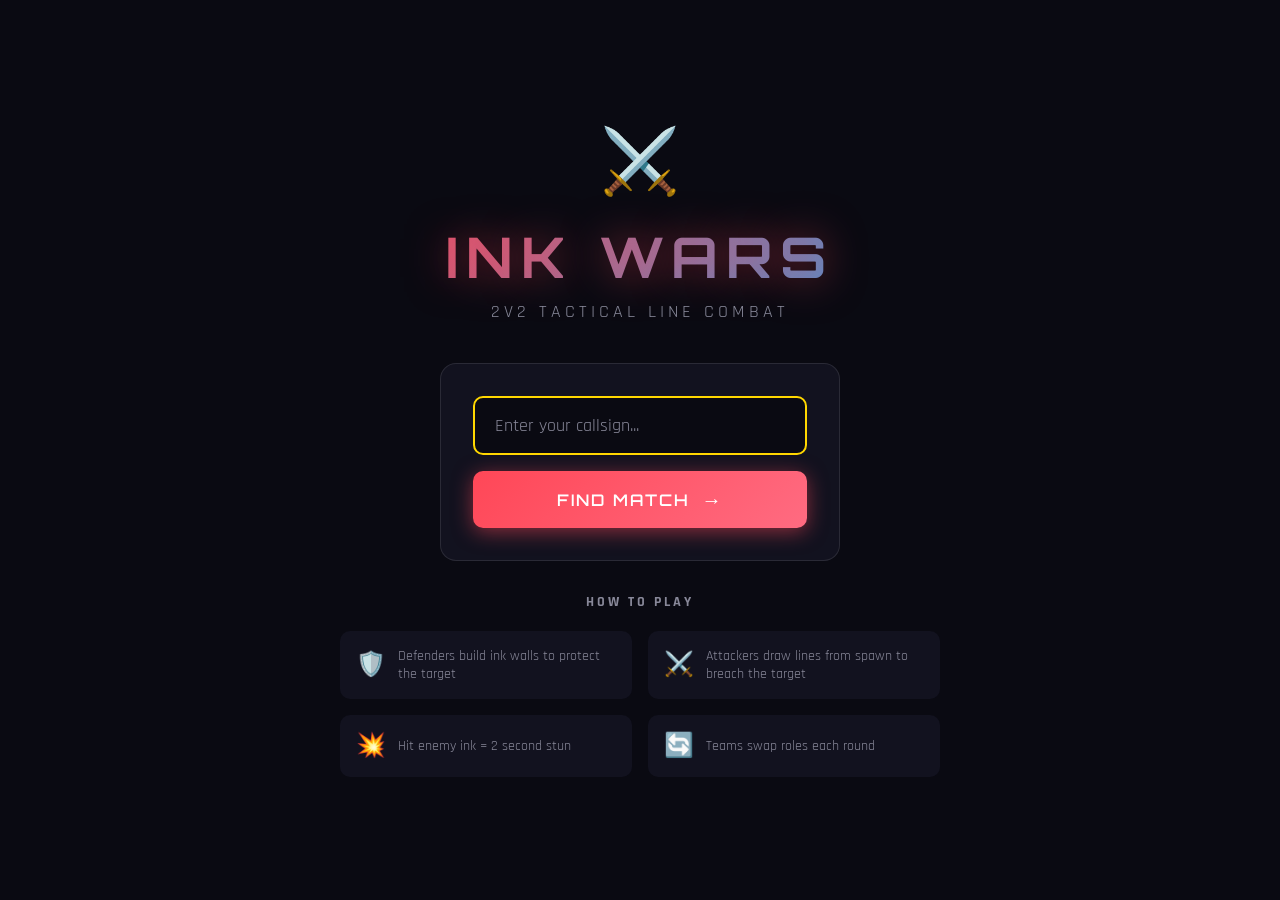
==== commit b057a9ed: "checkpoint" ====
--- a/index.html
+++ b/index.html
@@ -4,139 +4,161 @@
 <head>
     <meta charset="UTF-8">
     <meta name="viewport" content="width=device-width, initial-scale=1.0">
-    <title>Siege - Collaborative Drawing Battle</title>
+    <title>Ink Wars - 2v2 Tactical Drawing</title>
     <link rel="preconnect" href="https://fonts.googleapis.com">
     <link rel="preconnect" href="https://fonts.gstatic.com" crossorigin>
     <link
-        href="https://fonts.googleapis.com/css2?family=Orbitron:wght@400;500;600;700;800;900&family=Rajdhani:wght@300;400;500;600;700&display=swap"
+        href="https://fonts.googleapis.com/css2?family=Rajdhani:wght@400;500;600;700&family=Orbitron:wght@500;700&display=swap"
         rel="stylesheet">
     <link rel="stylesheet" href="style.css">
 </head>
 
 <body>
-    <!-- Username Modal -->
-    <div class="modal-overlay" id="usernameModal">
-        <div class="modal">
-            <div class="modal-icon">⚔️</div>
-            <h2>SIEGE</h2>
-            <p class="tagline">Draw to Attack. Draw to Defend.</p>
-            <input type="text" id="usernameInput" placeholder="Enter your callsign..." maxlength="15"
-                autocomplete="off">
-            <button class="btn-primary" id="enterLobbyBtn">ENTER BATTLEFIELD</button>
-        </div>
-    </div>
+    <!-- Landing / Queue Screen -->
+    <div class="screen" id="menuScreen">
+        <div class="menu-container">
+            <div class="logo-section">
+                <div class="logo-icon">⚔️</div>
+                <h1 class="game-title">INK WARS</h1>
+                <p class="tagline">2v2 Tactical Line Combat</p>
+            </div>
 
-    <!-- Room Selection Modal -->
-    <div class="modal-overlay hidden" id="roomModal">
-        <div class="modal room-modal">
-            <h2>SELECT ARENA</h2>
-            <p class="tagline">Choose your battleground (2v2)</p>
-            <div class="rooms-grid" id="roomsGrid">
-                <!-- Rooms will be populated by JS -->
+            <div class="menu-card">
+                <input type="text" id="usernameInput" placeholder="Enter your callsign..." maxlength="15"
+                    autocomplete="off">
+                <button class="btn btn-primary" id="findMatchBtn">
+                    <span class="btn-text">Find Match</span>
+                    <span class="btn-icon">→</span>
+                </button>
             </div>
-            <div class="room-legend">
-                <span class="legend-item"><span class="dot red"></span> Red Team</span>
-                <span class="legend-item"><span class="dot blue"></span> Blue Team</span>
+
+            <div class="queue-status hidden" id="queueStatus">
+                <div class="spinner"></div>
+                <span id="queueText">Searching for players...</span>
+                <span id="queueCount">0/4</span>
+            </div>
+
+            <div class="how-to-play">
+                <h3>How to Play</h3>
+                <div class="rules-grid">
+                    <div class="rule">
+                        <span class="rule-icon">🛡️</span>
+                        <span>Defenders build ink walls to protect the target</span>
+                    </div>
+                    <div class="rule">
+                        <span class="rule-icon">⚔️</span>
+                        <span>Attackers draw lines from spawn to breach the target</span>
+                    </div>
+                    <div class="rule">
+                        <span class="rule-icon">💥</span>
+                        <span>Hit enemy ink = 2 second stun</span>
+                    </div>
+                    <div class="rule">
+                        <span class="rule-icon">🔄</span>
+                        <span>Teams swap roles each round</span>
+                    </div>
+                </div>
             </div>
         </div>
     </div>
 
-    <!-- Main Game -->
-    <div class="game-container hidden" id="gameContainer">
-        <!-- Top HUD -->
-        <header class="game-hud">
-            <div class="hud-left">
-                <div class="team-indicator" id="teamIndicator">
-                    <span class="team-label">YOUR TEAM</span>
-                    <span class="team-name" id="teamName">---</span>
+    <!-- Game Screen -->
+    <div class="screen hidden" id="gameScreen">
+        <div class="game-container">
+            <!-- Top HUD -->
+            <div class="game-hud">
+                <div class="team-score team-red">
+                    <span class="team-label">RED</span>
+                    <span class="score" id="redScore">0</span>
                 </div>
-                <div class="role-indicator" id="roleIndicator">
-                    <span class="role-icon">🛡️</span>
-                    <span class="role-name" id="roleName">DEFENDING</span>
+
+                <div class="center-hud">
+                    <div class="phase-indicator" id="phaseIndicator">WAITING</div>
+                    <div class="timer" id="timer">0:00</div>
+                    <div class="round-info">Round <span id="roundNum">1</span>/4</div>
+                </div>
+
+                <div class="team-score team-blue">
+                    <span class="team-label">BLUE</span>
+                    <span class="score" id="blueScore">0</span>
                 </div>
             </div>
 
-            <div class="hud-center">
-                <div class="scoreboard">
-                    <div class="score red-score">
-                        <span class="score-label">RED</span>
-                        <span class="score-value" id="redScore">0</span>
+            <!-- Main Canvas Area -->
+            <div class="canvas-wrapper">
+                <canvas id="gameCanvas"></canvas>
+
+                <!-- Stun Overlay -->
+                <div class="stun-overlay hidden" id="stunOverlay">
+                    <span>STUNNED</span>
+                </div>
+
+                <!-- Role Indicator -->
+                <div class="role-badge" id="roleBadge">
+                    <span class="role-icon">🛡️</span>
+                    <span class="role-text">DEFENDING</span>
+                </div>
+            </div>
+
+            <!-- Bottom HUD -->
+            <div class="bottom-hud">
+                <div class="player-info">
+                    <div class="player-team" id="playerTeam">RED TEAM</div>
+                    <div class="player-name" id="playerName">Player</div>
+                </div>
+
+                <div class="ink-container">
+                    <div class="ink-label">INK</div>
+                    <div class="ink-bar">
+                        <div class="ink-fill" id="inkFill"></div>
                     </div>
-                    <div class="timer-container">
-                        <div class="phase-label" id="phaseLabel">WAITING</div>
-                        <div class="timer" id="timer">2:00</div>
-                        <div class="round-label">Round <span id="roundNum">0</span></div>
+                    <div class="ink-controls">
+                        <button class="ink-type-btn active" id="permanentInkBtn" data-type="permanent">
+                            <span class="ink-type-icon">●</span>
+                            <span>Permanent</span>
+                        </button>
+                        <button class="ink-type-btn" id="fadingInkBtn" data-type="fading">
+                            <span class="ink-type-icon">◐</span>
+                            <span>Fading (50% ink)</span>
+                        </button>
                     </div>
-                    <div class="score blue-score">
-                        <span class="score-label">BLUE</span>
-                        <span class="score-value" id="blueScore">0</span>
+                </div>
+
+                <div class="teammates">
+                    <div class="teammate" id="teammate">
+                        <div class="teammate-avatar">?</div>
+                        <span class="teammate-name">Waiting...</span>
                     </div>
                 </div>
             </div>
+        </div>
+    </div>
 
-            <div class="hud-right">
-                <div class="ink-container">
-                    <span class="ink-label">INK</span>
-                    <div class="ink-bar">
-                        <div class="ink-fill" id="inkFill"></div>
-                    </div>
-                    <span class="ink-value" id="inkValue">100%</span>
+    <!-- Round Transition Overlay -->
+    <div class="overlay hidden" id="transitionOverlay">
+        <div class="transition-content">
+            <div class="transition-title" id="transitionTitle">ROUND 1</div>
+            <div class="transition-subtitle" id="transitionSubtitle">You are ATTACKING</div>
+            <div class="transition-countdown" id="transitionCountdown">3</div>
+        </div>
+    </div>
+
+    <!-- Game Over Overlay -->
+    <div class="overlay hidden" id="gameOverOverlay">
+        <div class="game-over-content">
+            <div class="game-over-title" id="gameOverTitle">VICTORY</div>
+            <div class="final-scores">
+                <div class="final-score red">
+                    <span class="team-name">RED</span>
+                    <span class="score" id="finalRedScore">0</span>
+                </div>
+                <div class="vs">VS</div>
+                <div class="final-score blue">
+                    <span class="team-name">BLUE</span>
+                    <span class="score" id="finalBlueScore">0</span>
                 </div>
             </div>
-        </header>
-
-        <!-- Players Panel -->
-        <aside class="players-panel" id="playersPanel">
-            <div class="panel-header">
-                <span class="panel-title">COMBATANTS</span>
-            </div>
-            <div class="team-section red-team">
-                <div class="team-header">
-                    <span class="team-icon">⚔️</span> RED TEAM
-                    <span class="attack-badge" id="redAttackBadge">ATK</span>
-                </div>
-                <div class="team-players" id="redTeamPlayers"></div>
-            </div>
-            <div class="team-section blue-team">
-                <div class="team-header">
-                    <span class="team-icon">🛡️</span> BLUE TEAM
-                    <span class="attack-badge" id="blueAttackBadge" style="display:none;">ATK</span>
-                </div>
-                <div class="team-players" id="blueTeamPlayers"></div>
-            </div>
-        </aside>
-
-        <!-- Canvas Area -->
-        <main class="battlefield">
-            <div class="canvas-wrapper">
-                <div class="spawn-zone red-spawn" id="redSpawn">
-                    <span>RED SPAWN</span>
-                </div>
-                <canvas id="gameCanvas" width="1000" height="700"></canvas>
-                <div class="crystal-container" id="crystalContainer">
-                    <div class="crystal" id="crystal">
-                        <div class="crystal-glow"></div>
-                        <span class="crystal-icon">💎</span>
-                    </div>
-                    <span class="crystal-label">DEFEND</span>
-                </div>
-            </div>
-        </main>
-
-        <!-- Brush Size Control -->
-        <div class="brush-control">
-            <span class="brush-label">SIZE</span>
-            <input type="range" id="brushSize" min="3" max="30" value="8">
-            <div class="brush-preview" id="brushPreview"></div>
-        </div>
-
-        <!-- Game Announcements -->
-        <div class="announcement hidden" id="announcement">
-            <div class="announcement-content">
-                <div class="announcement-icon" id="announcementIcon">⚔️</div>
-                <div class="announcement-text" id="announcementText">ROUND START</div>
-                <div class="announcement-sub" id="announcementSub">Prepare for battle!</div>
-            </div>
+            <button class="btn btn-primary" id="playAgainBtn">Play Again</button>
         </div>
     </div>
 
--- a/style.css
+++ b/style.css
@@ -1,1030 +1,720 @@
-/* ============================================
-   SIEGE - Collaborative Drawing Battle
-   A bold, military-inspired aesthetic
-   ============================================ */
-
-:root {
-    /* Team Colors */
-    --red-primary: #ff2d55;
-    --red-dark: #c41e3a;
-    --red-glow: rgba(255, 45, 85, 0.5);
-    --blue-primary: #00d4ff;
-    --blue-dark: #0099cc;
-    --blue-glow: rgba(0, 212, 255, 0.5);
-
-    /* UI Colors */
-    --bg-dark: #0a0a0f;
-    --bg-panel: #12121a;
-    --bg-card: #1a1a25;
-    --border-subtle: rgba(255, 255, 255, 0.08);
-    --text-primary: #ffffff;
-    --text-secondary: #8888aa;
-    --text-muted: #555566;
-
-    /* Effects */
-    --glow-intensity: 0.6;
-}
-
 * {
     margin: 0;
     padding: 0;
     box-sizing: border-box;
 }
 
+:root {
+    --red-primary: #ff4757;
+    --red-dark: #c0392b;
+    --red-glow: rgba(255, 71, 87, 0.5);
+    --blue-primary: #3498db;
+    --blue-dark: #2472a4;
+    --blue-glow: rgba(52, 152, 219, 0.5);
+    --bg-dark: #0a0a12;
+    --bg-medium: #12121f;
+    --bg-light: #1a1a2e;
+    --text-primary: #ffffff;
+    --text-secondary: #888899;
+    --accent: #ffd700;
+}
+
 body {
     font-family: 'Rajdhani', sans-serif;
     background: var(--bg-dark);
+    color: var(--text-primary);
     min-height: 100vh;
-    color: var(--text-primary);
     overflow: hidden;
 }
 
-/* ============================================
-   MODAL STYLES
-   ============================================ */
-
-.modal-overlay {
+/* Screens */
+.screen {
     position: fixed;
     inset: 0;
-    background: radial-gradient(ellipse at center, #1a1a2e 0%, #0a0a0f 100%);
     display: flex;
     align-items: center;
     justify-content: center;
-    z-index: 1000;
-    transition: opacity 0.4s ease, visibility 0.4s ease;
-}
-
-.modal-overlay.hidden {
-    opacity: 0;
-    visibility: hidden;
-    pointer-events: none;
-}
-
-.modal {
-    background: linear-gradient(180deg, var(--bg-card) 0%, var(--bg-panel) 100%);
-    border: 1px solid var(--border-subtle);
-    border-radius: 4px;
-    padding: 48px;
+}
+
+.screen.hidden {
+    display: none;
+}
+
+/* Menu Screen */
+.menu-container {
     text-align: center;
-    max-width: 420px;
-    width: 90%;
-    position: relative;
-    box-shadow:
-        0 0 60px rgba(0, 0, 0, 0.8),
-        inset 0 1px 0 rgba(255, 255, 255, 0.05);
-}
-
-.modal::before {
-    content: '';
-    position: absolute;
-    top: 0;
-    left: 50%;
-    transform: translateX(-50%);
-    width: 60%;
-    height: 2px;
-    background: linear-gradient(90deg, transparent, var(--red-primary), var(--blue-primary), transparent);
-}
-
-.modal-icon {
+    padding: 40px;
+}
+
+.logo-section {
+    margin-bottom: 40px;
+}
+
+.logo-icon {
     font-size: 64px;
     margin-bottom: 16px;
-    filter: drop-shadow(0 0 20px rgba(255, 255, 255, 0.3));
-}
-
-.modal h2 {
-    font-family: 'Orbitron', sans-serif;
-    font-size: 36px;
-    font-weight: 800;
-    letter-spacing: 8px;
-    margin-bottom: 8px;
-    background: linear-gradient(180deg, #fff 0%, #aaa 100%);
+    animation: pulse 2s ease-in-out infinite;
+}
+
+@keyframes pulse {
+
+    0%,
+    100% {
+        transform: scale(1);
+    }
+
+    50% {
+        transform: scale(1.1);
+    }
+}
+
+.game-title {
+    font-family: 'Orbitron', sans-serif;
+    font-size: 56px;
+    font-weight: 700;
+    background: linear-gradient(135deg, var(--red-primary), var(--blue-primary));
     -webkit-background-clip: text;
     -webkit-text-fill-color: transparent;
     background-clip: text;
+    letter-spacing: 8px;
+    text-shadow: 0 0 40px var(--red-glow);
 }
 
 .tagline {
     color: var(--text-secondary);
-    font-size: 14px;
-    letter-spacing: 2px;
+    font-size: 18px;
+    letter-spacing: 4px;
     text-transform: uppercase;
+    margin-top: 8px;
+}
+
+.menu-card {
+    background: var(--bg-medium);
+    border: 1px solid rgba(255, 255, 255, 0.1);
+    border-radius: 16px;
+    padding: 32px;
     margin-bottom: 32px;
-}
-
-.modal input {
+    max-width: 400px;
+    margin-inline: auto;
+}
+
+.menu-card input {
     width: 100%;
     padding: 16px 20px;
     background: var(--bg-dark);
-    border: 1px solid var(--border-subtle);
-    border-radius: 4px;
+    border: 2px solid rgba(255, 255, 255, 0.1);
+    border-radius: 10px;
     color: var(--text-primary);
-    font-family: 'Rajdhani', sans-serif;
+    font-family: inherit;
     font-size: 18px;
-    font-weight: 500;
+    outline: none;
+    transition: border-color 0.2s;
+    margin-bottom: 16px;
+}
+
+.menu-card input:focus {
+    border-color: var(--accent);
+}
+
+.menu-card input::placeholder {
+    color: var(--text-secondary);
+}
+
+.btn {
+    display: inline-flex;
+    align-items: center;
+    justify-content: center;
+    gap: 12px;
+    padding: 16px 32px;
+    border: none;
+    border-radius: 10px;
+    font-family: 'Orbitron', sans-serif;
+    font-size: 16px;
+    font-weight: 600;
+    cursor: pointer;
+    transition: all 0.2s;
+    text-transform: uppercase;
+    letter-spacing: 2px;
+}
+
+.btn-primary {
+    width: 100%;
+    background: linear-gradient(135deg, var(--red-primary), #ff6b81);
+    color: white;
+    box-shadow: 0 4px 20px var(--red-glow);
+}
+
+.btn-primary:hover {
+    transform: translateY(-2px);
+    box-shadow: 0 6px 30px var(--red-glow);
+}
+
+.btn-icon {
+    font-size: 20px;
+    transition: transform 0.2s;
+}
+
+.btn:hover .btn-icon {
+    transform: translateX(4px);
+}
+
+/* Queue Status */
+.queue-status {
+    display: flex;
+    align-items: center;
+    justify-content: center;
+    gap: 16px;
+    padding: 20px;
+    background: var(--bg-medium);
+    border-radius: 12px;
+    margin-bottom: 32px;
+    max-width: 400px;
+    margin-inline: auto;
+}
+
+.queue-status.hidden {
+    display: none;
+}
+
+.spinner {
+    width: 24px;
+    height: 24px;
+    border: 3px solid var(--bg-light);
+    border-top-color: var(--accent);
+    border-radius: 50%;
+    animation: spin 1s linear infinite;
+}
+
+@keyframes spin {
+    to {
+        transform: rotate(360deg);
+    }
+}
+
+#queueCount {
+    font-family: 'Orbitron', sans-serif;
+    color: var(--accent);
+    font-weight: 600;
+}
+
+/* How to Play */
+.how-to-play {
+    max-width: 600px;
+    margin-inline: auto;
+}
+
+.how-to-play h3 {
+    font-size: 14px;
+    text-transform: uppercase;
+    letter-spacing: 3px;
+    color: var(--text-secondary);
+    margin-bottom: 20px;
+}
+
+.rules-grid {
+    display: grid;
+    grid-template-columns: repeat(2, 1fr);
+    gap: 16px;
+}
+
+.rule {
+    display: flex;
+    align-items: center;
+    gap: 12px;
+    padding: 16px;
+    background: var(--bg-medium);
+    border-radius: 10px;
+    text-align: left;
+    font-size: 14px;
+    color: var(--text-secondary);
+}
+
+.rule-icon {
+    font-size: 24px;
+    flex-shrink: 0;
+}
+
+/* Game Screen */
+.game-container {
+    width: 100vw;
+    height: 100vh;
+    display: flex;
+    flex-direction: column;
+    background: linear-gradient(180deg, var(--bg-dark) 0%, var(--bg-medium) 100%);
+}
+
+/* Top HUD */
+.game-hud {
+    display: flex;
+    justify-content: space-between;
+    align-items: center;
+    padding: 16px 24px;
+    background: rgba(0, 0, 0, 0.5);
+    border-bottom: 1px solid rgba(255, 255, 255, 0.05);
+}
+
+.team-score {
+    display: flex;
+    align-items: center;
+    gap: 16px;
+    padding: 12px 24px;
+    border-radius: 8px;
+    min-width: 150px;
+}
+
+.team-red {
+    background: linear-gradient(135deg, rgba(255, 71, 87, 0.2), rgba(255, 71, 87, 0.05));
+    border: 1px solid var(--red-primary);
+}
+
+.team-blue {
+    background: linear-gradient(135deg, rgba(52, 152, 219, 0.2), rgba(52, 152, 219, 0.05));
+    border: 1px solid var(--blue-primary);
+}
+
+.team-label {
+    font-family: 'Orbitron', sans-serif;
+    font-size: 14px;
+    font-weight: 600;
+    letter-spacing: 2px;
+}
+
+.team-red .team-label {
+    color: var(--red-primary);
+}
+
+.team-blue .team-label {
+    color: var(--blue-primary);
+}
+
+.team-score .score {
+    font-family: 'Orbitron', sans-serif;
+    font-size: 32px;
+    font-weight: 700;
+}
+
+.center-hud {
     text-align: center;
-    letter-spacing: 1px;
-    outline: none;
-    transition: border-color 0.2s, box-shadow 0.2s;
-    margin-bottom: 20px;
-}
-
-.modal input:focus {
+}
+
+.phase-indicator {
+    font-family: 'Orbitron', sans-serif;
+    font-size: 14px;
+    letter-spacing: 3px;
+    color: var(--accent);
+    margin-bottom: 4px;
+}
+
+.timer {
+    font-family: 'Orbitron', sans-serif;
+    font-size: 48px;
+    font-weight: 700;
+    line-height: 1;
+}
+
+.round-info {
+    font-size: 14px;
+    color: var(--text-secondary);
+    margin-top: 4px;
+}
+
+/* Canvas Area */
+.canvas-wrapper {
+    flex: 1;
+    position: relative;
+    display: flex;
+    align-items: center;
+    justify-content: center;
+    padding: 16px;
+    overflow: hidden;
+}
+
+#gameCanvas {
+    background: #1a1a2e;
+    border-radius: 8px;
+    box-shadow:
+        0 0 0 2px rgba(255, 255, 255, 0.1),
+        0 20px 60px rgba(0, 0, 0, 0.5);
+    cursor: crosshair;
+}
+
+/* Stun Overlay */
+.stun-overlay {
+    position: absolute;
+    inset: 0;
+    background: rgba(255, 0, 0, 0.3);
+    display: flex;
+    align-items: center;
+    justify-content: center;
+    pointer-events: none;
+    animation: stunFlash 0.5s ease-in-out infinite;
+}
+
+.stun-overlay.hidden {
+    display: none;
+}
+
+.stun-overlay span {
+    font-family: 'Orbitron', sans-serif;
+    font-size: 48px;
+    font-weight: 700;
+    color: white;
+    text-shadow: 0 0 20px red;
+}
+
+@keyframes stunFlash {
+
+    0%,
+    100% {
+        opacity: 0.3;
+    }
+
+    50% {
+        opacity: 0.6;
+    }
+}
+
+/* Role Badge */
+.role-badge {
+    position: absolute;
+    top: 24px;
+    left: 50%;
+    transform: translateX(-50%);
+    display: flex;
+    align-items: center;
+    gap: 8px;
+    padding: 10px 20px;
+    background: rgba(0, 0, 0, 0.8);
+    border-radius: 20px;
+    border: 2px solid var(--accent);
+}
+
+.role-badge.attacking {
+    border-color: var(--red-primary);
+    box-shadow: 0 0 20px var(--red-glow);
+}
+
+.role-badge.defending {
     border-color: var(--blue-primary);
     box-shadow: 0 0 20px var(--blue-glow);
 }
 
-.modal input::placeholder {
-    color: var(--text-muted);
-}
-
-.btn-primary {
-    width: 100%;
-    padding: 16px 32px;
-    background: linear-gradient(180deg, #333 0%, #222 100%);
-    border: 1px solid rgba(255, 255, 255, 0.1);
-    border-radius: 4px;
-    color: var(--text-primary);
-    font-family: 'Orbitron', sans-serif;
-    font-size: 14px;
-    font-weight: 600;
-    letter-spacing: 3px;
-    cursor: pointer;
-    transition: all 0.2s ease;
-    position: relative;
-    overflow: hidden;
-}
-
-.btn-primary::before {
-    content: '';
-    position: absolute;
-    top: 0;
-    left: -100%;
-    width: 100%;
-    height: 100%;
-    background: linear-gradient(90deg, transparent, rgba(255, 255, 255, 0.1), transparent);
-    transition: left 0.4s ease;
-}
-
-.btn-primary:hover {
-    background: linear-gradient(180deg, #444 0%, #333 100%);
-    border-color: rgba(255, 255, 255, 0.2);
-    transform: translateY(-2px);
-    box-shadow: 0 10px 30px rgba(0, 0, 0, 0.5);
-}
-
-.btn-primary:hover::before {
-    left: 100%;
-}
-
-.btn-primary:active {
-    transform: translateY(0);
-}
-
-/* Room Selection Modal */
-.room-modal {
-    max-width: 600px;
-}
-
-.rooms-grid {
-    display: grid;
-    grid-template-columns: repeat(auto-fit, minmax(160px, 1fr));
-    gap: 12px;
-    margin-bottom: 24px;
-}
-
-.room-card {
-    background: var(--bg-dark);
-    border: 1px solid var(--border-subtle);
-    border-radius: 4px;
-    padding: 20px;
-    cursor: pointer;
-    transition: all 0.2s ease;
-    position: relative;
-    overflow: hidden;
-}
-
-.room-card::before {
-    content: '';
-    position: absolute;
-    top: 0;
-    left: 0;
-    right: 0;
-    height: 3px;
-    background: linear-gradient(90deg, var(--red-primary), var(--blue-primary));
-    opacity: 0;
-    transition: opacity 0.2s;
-}
-
-.room-card:hover {
-    border-color: rgba(255, 255, 255, 0.2);
-    transform: translateY(-2px);
-    box-shadow: 0 8px 24px rgba(0, 0, 0, 0.4);
-}
-
-.room-card:hover::before {
-    opacity: 1;
-}
-
-.room-card.full {
-    opacity: 0.5;
-    cursor: not-allowed;
-}
-
-.room-card.full:hover {
-    transform: none;
-    box-shadow: none;
-}
-
-.room-card.in-game {
-    border-color: rgba(255, 165, 0, 0.3);
-}
-
-.room-number {
-    font-family: 'Orbitron', sans-serif;
-    font-size: 24px;
-    font-weight: 700;
-    margin-bottom: 8px;
-}
-
-.room-status {
-    font-size: 11px;
-    text-transform: uppercase;
-    letter-spacing: 1px;
-    color: var(--text-muted);
-    margin-bottom: 12px;
-}
-
-.room-status.waiting {
-    color: #2ed573;
-}
-
-.room-status.playing {
-    color: #ffa502;
-}
-
-.room-players {
-    display: flex;
-    justify-content: center;
-    gap: 16px;
-}
-
-.room-team-count {
-    display: flex;
-    align-items: center;
-    gap: 6px;
-    font-size: 14px;
-    font-weight: 600;
-}
-
-.room-team-count.red {
-    color: var(--red-primary);
-}
-
-.room-team-count.blue {
-    color: var(--blue-primary);
-}
-
-.room-legend {
-    display: flex;
-    justify-content: center;
-    gap: 24px;
-    padding-top: 16px;
-    border-top: 1px solid var(--border-subtle);
-}
-
-.legend-item {
-    display: flex;
-    align-items: center;
-    gap: 8px;
-    font-size: 12px;
-    color: var(--text-secondary);
-    text-transform: uppercase;
-    letter-spacing: 1px;
-}
-
-.dot {
-    width: 10px;
-    height: 10px;
-    border-radius: 50%;
-}
-
-.dot.red {
-    background: var(--red-primary);
-    box-shadow: 0 0 10px var(--red-glow);
-}
-
-.dot.blue {
-    background: var(--blue-primary);
-    box-shadow: 0 0 10px var(--blue-glow);
-}
-
-/* ============================================
-   GAME CONTAINER
-   ============================================ */
-
-.game-container {
-    display: grid;
-    grid-template-columns: 200px 1fr;
-    grid-template-rows: 70px 1fr;
-    height: 100vh;
-    background:
-        radial-gradient(ellipse at 20% 50%, rgba(255, 45, 85, 0.03) 0%, transparent 50%),
-        radial-gradient(ellipse at 80% 50%, rgba(0, 212, 255, 0.03) 0%, transparent 50%),
-        var(--bg-dark);
-}
-
-.game-container.hidden {
-    display: none;
-}
-
-/* ============================================
-   TOP HUD
-   ============================================ */
-
-.game-hud {
-    grid-column: 1 / -1;
-    display: flex;
-    align-items: center;
-    justify-content: space-between;
-    padding: 0 24px;
-    background: var(--bg-panel);
-    border-bottom: 1px solid var(--border-subtle);
-}
-
-.hud-left,
-.hud-right {
-    display: flex;
-    align-items: center;
-    gap: 20px;
-    min-width: 250px;
-}
-
-.hud-right {
-    justify-content: flex-end;
-}
-
-.team-indicator {
-    display: flex;
-    flex-direction: column;
-    gap: 2px;
-}
-
-.team-label {
-    font-size: 10px;
-    color: var(--text-muted);
-    text-transform: uppercase;
-    letter-spacing: 1px;
-}
-
-.team-name {
-    font-family: 'Orbitron', sans-serif;
-    font-size: 18px;
-    font-weight: 700;
-    letter-spacing: 2px;
-}
-
-.team-name.red {
-    color: var(--red-primary);
-    text-shadow: 0 0 20px var(--red-glow);
-}
-
-.team-name.blue {
-    color: var(--blue-primary);
-    text-shadow: 0 0 20px var(--blue-glow);
-}
-
-.role-indicator {
-    display: flex;
-    align-items: center;
-    gap: 8px;
-    padding: 8px 16px;
-    background: var(--bg-dark);
-    border-radius: 4px;
-    border: 1px solid var(--border-subtle);
-}
-
-.role-indicator.attacking {
-    border-color: rgba(255, 45, 85, 0.3);
-    background: rgba(255, 45, 85, 0.1);
-}
-
-.role-indicator.defending {
-    border-color: rgba(0, 212, 255, 0.3);
-    background: rgba(0, 212, 255, 0.1);
-}
-
 .role-icon {
-    font-size: 18px;
-}
-
-.role-name {
-    font-family: 'Orbitron', sans-serif;
-    font-size: 12px;
+    font-size: 20px;
+}
+
+.role-text {
+    font-family: 'Orbitron', sans-serif;
+    font-size: 14px;
     font-weight: 600;
     letter-spacing: 2px;
 }
 
-/* Scoreboard */
-.scoreboard {
-    display: flex;
-    align-items: center;
-    gap: 24px;
-}
-
-.score {
-    display: flex;
-    flex-direction: column;
-    align-items: center;
-    gap: 2px;
-    min-width: 60px;
-}
-
-.score-label {
-    font-size: 10px;
-    text-transform: uppercase;
+/* Bottom HUD */
+.bottom-hud {
+    display: flex;
+    justify-content: space-between;
+    align-items: center;
+    padding: 16px 24px;
+    background: rgba(0, 0, 0, 0.5);
+    border-top: 1px solid rgba(255, 255, 255, 0.05);
+}
+
+.player-info {
+    min-width: 150px;
+}
+
+.player-team {
+    font-family: 'Orbitron', sans-serif;
+    font-size: 12px;
     letter-spacing: 2px;
-    color: var(--text-muted);
-}
-
-.score-value {
-    font-family: 'Orbitron', sans-serif;
-    font-size: 32px;
-    font-weight: 800;
-}
-
-.red-score .score-value {
+    margin-bottom: 4px;
+}
+
+.player-team.red {
     color: var(--red-primary);
-    text-shadow: 0 0 20px var(--red-glow);
-}
-
-.blue-score .score-value {
+}
+
+.player-team.blue {
     color: var(--blue-primary);
-    text-shadow: 0 0 20px var(--blue-glow);
-}
-
-.timer-container {
-    display: flex;
-    flex-direction: column;
-    align-items: center;
-    padding: 8px 32px;
-    background: var(--bg-dark);
-    border-radius: 4px;
-    border: 1px solid var(--border-subtle);
-}
-
-.phase-label {
-    font-size: 10px;
-    text-transform: uppercase;
-    letter-spacing: 2px;
-    color: var(--text-secondary);
-}
-
-.timer {
-    font-family: 'Orbitron', sans-serif;
-    font-size: 28px;
-    font-weight: 700;
-    letter-spacing: 2px;
-}
-
-.timer.urgent {
-    color: var(--red-primary);
-    animation: pulse 1s ease-in-out infinite;
-}
-
-@keyframes pulse {
-
-    0%,
-    100% {
-        opacity: 1;
-    }
-
-    50% {
-        opacity: 0.5;
-    }
-}
-
-.round-label {
-    font-size: 11px;
-    color: var(--text-muted);
-    text-transform: uppercase;
-    letter-spacing: 1px;
-}
-
-/* Ink Bar */
+}
+
+.player-name {
+    font-size: 18px;
+    font-weight: 600;
+}
+
+/* Ink Container */
 .ink-container {
     display: flex;
     align-items: center;
-    gap: 12px;
+    gap: 16px;
+    flex: 1;
+    max-width: 500px;
+    margin: 0 32px;
 }
 
 .ink-label {
     font-family: 'Orbitron', sans-serif;
-    font-size: 11px;
+    font-size: 14px;
     font-weight: 600;
     letter-spacing: 2px;
     color: var(--text-secondary);
 }
 
 .ink-bar {
-    width: 120px;
-    height: 12px;
+    flex: 1;
+    height: 24px;
     background: var(--bg-dark);
-    border-radius: 2px;
-    border: 1px solid var(--border-subtle);
+    border-radius: 12px;
     overflow: hidden;
+    border: 2px solid rgba(255, 255, 255, 0.1);
 }
 
 .ink-fill {
     height: 100%;
     width: 100%;
     background: linear-gradient(90deg, #667eea, #764ba2);
-    transition: width 0.3s ease;
-    box-shadow: 0 0 10px rgba(102, 126, 234, 0.5);
-}
-
-.ink-fill.low {
-    background: linear-gradient(90deg, #ff6b6b, #ee5a24);
-}
-
-.ink-value {
-    font-family: 'Orbitron', sans-serif;
+    border-radius: 10px;
+    transition: width 0.1s;
+    box-shadow: 0 0 20px rgba(102, 126, 234, 0.5);
+}
+
+.ink-controls {
+    display: flex;
+    gap: 8px;
+}
+
+.ink-type-btn {
+    display: flex;
+    align-items: center;
+    gap: 6px;
+    padding: 8px 12px;
+    background: var(--bg-dark);
+    border: 2px solid rgba(255, 255, 255, 0.1);
+    border-radius: 8px;
+    color: var(--text-secondary);
+    font-family: inherit;
     font-size: 12px;
+    cursor: pointer;
+    transition: all 0.2s;
+}
+
+.ink-type-btn:hover {
+    border-color: rgba(255, 255, 255, 0.3);
+}
+
+.ink-type-btn.active {
+    border-color: var(--accent);
+    color: var(--text-primary);
+    background: rgba(255, 215, 0, 0.1);
+}
+
+.ink-type-icon {
+    font-size: 14px;
+}
+
+/* Teammates */
+.teammates {
+    min-width: 150px;
+    text-align: right;
+}
+
+.teammate {
+    display: flex;
+    align-items: center;
+    gap: 12px;
+    justify-content: flex-end;
+}
+
+.teammate-avatar {
+    width: 40px;
+    height: 40px;
+    background: var(--bg-light);
+    border-radius: 50%;
+    display: flex;
+    align-items: center;
+    justify-content: center;
     font-weight: 600;
-    min-width: 40px;
-}
-
-/* ============================================
-   PLAYERS PANEL
-   ============================================ */
-
-.players-panel {
-    background: var(--bg-panel);
-    border-right: 1px solid var(--border-subtle);
-    display: flex;
-    flex-direction: column;
-    overflow-y: auto;
-}
-
-.panel-header {
-    padding: 16px;
-    border-bottom: 1px solid var(--border-subtle);
-}
-
-.panel-title {
-    font-family: 'Orbitron', sans-serif;
-    font-size: 11px;
-    font-weight: 600;
-    letter-spacing: 2px;
-    color: var(--text-secondary);
-}
-
-.team-section {
-    padding: 16px;
-    border-bottom: 1px solid var(--border-subtle);
-}
-
-.team-header {
-    display: flex;
-    align-items: center;
-    gap: 8px;
-    font-family: 'Orbitron', sans-serif;
-    font-size: 11px;
-    font-weight: 600;
-    letter-spacing: 1px;
-    margin-bottom: 12px;
-}
-
-.red-team .team-header {
+    border: 2px solid rgba(255, 255, 255, 0.2);
+}
+
+.teammate-name {
+    font-size: 14px;
+    color: var(--text-secondary);
+}
+
+/* Overlays */
+.overlay {
+    position: fixed;
+    inset: 0;
+    background: rgba(0, 0, 0, 0.9);
+    display: flex;
+    align-items: center;
+    justify-content: center;
+    z-index: 100;
+}
+
+.overlay.hidden {
+    display: none;
+}
+
+/* Transition Overlay */
+.transition-content {
+    text-align: center;
+}
+
+.transition-title {
+    font-family: 'Orbitron', sans-serif;
+    font-size: 64px;
+    font-weight: 700;
+    margin-bottom: 16px;
+}
+
+.transition-subtitle {
+    font-size: 24px;
+    color: var(--text-secondary);
+    margin-bottom: 32px;
+}
+
+.transition-subtitle.attacking {
     color: var(--red-primary);
 }
 
-.blue-team .team-header {
+.transition-subtitle.defending {
     color: var(--blue-primary);
 }
 
-.team-icon {
-    font-size: 14px;
-}
-
-.attack-badge {
-    margin-left: auto;
-    padding: 2px 8px;
-    background: rgba(255, 165, 0, 0.2);
-    border: 1px solid rgba(255, 165, 0, 0.4);
-    border-radius: 2px;
-    font-size: 9px;
-    color: #ffa502;
-}
-
-.team-players {
-    display: flex;
-    flex-direction: column;
-    gap: 8px;
-}
-
-.player-card {
-    display: flex;
-    align-items: center;
-    gap: 10px;
-    padding: 10px 12px;
-    background: var(--bg-dark);
-    border-radius: 4px;
-    border: 1px solid var(--border-subtle);
-}
-
-.player-card.me {
-    border-color: rgba(255, 255, 255, 0.2);
-    background: rgba(255, 255, 255, 0.05);
-}
-
-.player-avatar {
-    width: 32px;
-    height: 32px;
-    border-radius: 4px;
-    display: flex;
-    align-items: center;
-    justify-content: center;
-    font-family: 'Orbitron', sans-serif;
-    font-size: 12px;
+.transition-countdown {
+    font-family: 'Orbitron', sans-serif;
+    font-size: 120px;
     font-weight: 700;
-    flex-shrink: 0;
-}
-
-.red-team .player-avatar {
-    background: linear-gradient(135deg, var(--red-primary), var(--red-dark));
-}
-
-.blue-team .player-avatar {
-    background: linear-gradient(135deg, var(--blue-primary), var(--blue-dark));
-}
-
-.player-name {
-    font-size: 13px;
-    font-weight: 600;
-    white-space: nowrap;
-    overflow: hidden;
-    text-overflow: ellipsis;
-    flex: 1;
-}
-
-.player-ink {
-    width: 40px;
-    height: 4px;
-    background: var(--bg-panel);
-    border-radius: 2px;
-    overflow: hidden;
-}
-
-.player-ink-fill {
-    height: 100%;
-    background: #667eea;
-    transition: width 0.3s;
-}
-
-.empty-slot {
-    padding: 10px 12px;
-    background: var(--bg-dark);
-    border-radius: 4px;
-    border: 1px dashed var(--border-subtle);
-    text-align: center;
-    font-size: 11px;
-    color: var(--text-muted);
-    text-transform: uppercase;
-    letter-spacing: 1px;
-}
-
-/* ============================================
-   BATTLEFIELD / CANVAS
-   ============================================ */
-
-.battlefield {
-    display: flex;
-    align-items: center;
-    justify-content: center;
-    padding: 24px;
-    position: relative;
-    background:
-        linear-gradient(90deg, rgba(255, 45, 85, 0.02) 0%, transparent 20%, transparent 80%, rgba(0, 212, 255, 0.02) 100%);
-}
-
-.canvas-wrapper {
-    position: relative;
-    border-radius: 4px;
-    overflow: hidden;
-    box-shadow:
-        0 0 60px rgba(0, 0, 0, 0.6),
-        inset 0 0 0 1px rgba(255, 255, 255, 0.05);
-}
-
-#gameCanvas {
-    display: block;
-    background: #fafafa;
-    cursor: crosshair;
-}
-
-/* Crystal */
-.crystal-container {
-    position: absolute;
-    left: 40px;
-    top: 50%;
-    transform: translateY(-50%);
-    display: flex;
-    flex-direction: column;
-    align-items: center;
-    gap: 8px;
-    pointer-events: none;
-    z-index: 10;
-}
-
-.crystal {
-    width: 80px;
-    height: 80px;
-    display: flex;
-    align-items: center;
-    justify-content: center;
-    position: relative;
-}
-
-.crystal-glow {
-    position: absolute;
-    inset: -20px;
-    background: radial-gradient(circle, var(--blue-glow) 0%, transparent 70%);
-    animation: crystalPulse 2s ease-in-out infinite;
-}
-
-@keyframes crystalPulse {
+    color: var(--accent);
+    animation: countdownPulse 1s ease-in-out infinite;
+}
+
+@keyframes countdownPulse {
 
     0%,
     100% {
-        opacity: 0.5;
-        transform: scale(1);
-    }
-
-    50% {
-        opacity: 1;
-        transform: scale(1.1);
-    }
-}
-
-.crystal.danger .crystal-glow {
-    background: radial-gradient(circle, var(--red-glow) 0%, transparent 70%);
-    animation: crystalDanger 0.5s ease-in-out infinite;
-}
-
-@keyframes crystalDanger {
-
-    0%,
-    100% {
-        opacity: 0.8;
-    }
-
-    50% {
-        opacity: 1;
-    }
-}
-
-.crystal-icon {
-    font-size: 40px;
-    filter: drop-shadow(0 0 10px var(--blue-glow));
-    z-index: 1;
-}
-
-.crystal-label {
-    font-family: 'Orbitron', sans-serif;
-    font-size: 10px;
-    font-weight: 700;
-    letter-spacing: 2px;
-    color: var(--blue-primary);
-    text-shadow: 0 0 10px var(--blue-glow);
-}
-
-/* Spawn Zones */
-.spawn-zone {
-    position: absolute;
-    top: 0;
-    bottom: 0;
-    width: 60px;
-    display: flex;
-    align-items: center;
-    justify-content: center;
-    pointer-events: none;
-    z-index: 5;
-}
-
-.spawn-zone span {
-    font-family: 'Orbitron', sans-serif;
-    font-size: 10px;
-    font-weight: 700;
-    letter-spacing: 1px;
-    writing-mode: vertical-rl;
-    text-orientation: mixed;
-    opacity: 0.5;
-}
-
-.red-spawn {
-    right: 0;
-    background: linear-gradient(90deg, transparent, rgba(255, 45, 85, 0.1));
-    border-left: 2px dashed rgba(255, 45, 85, 0.3);
-}
-
-.red-spawn span {
-    color: var(--red-primary);
-}
-
-/* ============================================
-   BRUSH CONTROL
-   ============================================ */
-
-.brush-control {
-    position: fixed;
-    bottom: 24px;
-    right: 24px;
-    display: flex;
-    align-items: center;
-    gap: 12px;
-    padding: 12px 20px;
-    background: var(--bg-panel);
-    border: 1px solid var(--border-subtle);
-    border-radius: 4px;
-    z-index: 100;
-}
-
-.brush-label {
-    font-family: 'Orbitron', sans-serif;
-    font-size: 10px;
-    font-weight: 600;
-    letter-spacing: 2px;
-    color: var(--text-secondary);
-}
-
-.brush-control input[type="range"] {
-    width: 100px;
-    height: 6px;
-    -webkit-appearance: none;
-    background: var(--bg-dark);
-    border-radius: 3px;
-    cursor: pointer;
-}
-
-.brush-control input[type="range"]::-webkit-slider-thumb {
-    -webkit-appearance: none;
-    width: 16px;
-    height: 16px;
-    background: #fff;
-    border-radius: 50%;
-    cursor: pointer;
-}
-
-.brush-preview {
-    width: 30px;
-    height: 30px;
-    border-radius: 50%;
-    background: var(--bg-dark);
-    display: flex;
-    align-items: center;
-    justify-content: center;
-}
-
-.brush-preview::after {
-    content: '';
-    border-radius: 50%;
-    background: #666;
-    transition: all 0.15s;
-}
-
-/* ============================================
-   ANNOUNCEMENTS
-   ============================================ */
-
-.announcement {
-    position: fixed;
-    inset: 0;
-    display: flex;
-    align-items: center;
-    justify-content: center;
-    background: rgba(0, 0, 0, 0.8);
-    backdrop-filter: blur(10px);
-    z-index: 500;
-    animation: fadeIn 0.3s ease;
-}
-
-.announcement.hidden {
-    display: none;
-}
-
-@keyframes fadeIn {
-    from {
-        opacity: 0;
-    }
-
-    to {
-        opacity: 1;
-    }
-}
-
-.announcement-content {
-    text-align: center;
-    animation: scaleIn 0.4s ease;
-}
-
-@keyframes scaleIn {
-    from {
-        transform: scale(0.8);
-        opacity: 0;
-    }
-
-    to {
         transform: scale(1);
         opacity: 1;
     }
-}
-
-.announcement-icon {
+
+    50% {
+        transform: scale(1.1);
+        opacity: 0.8;
+    }
+}
+
+@keyframes flashFade {
+    0% {
+        opacity: 1;
+    }
+
+    100% {
+        opacity: 0;
+    }
+}
+
+/* Game Over Overlay */
+.game-over-content {
+    text-align: center;
+}
+
+.game-over-title {
+    font-family: 'Orbitron', sans-serif;
     font-size: 72px;
-    margin-bottom: 16px;
-    filter: drop-shadow(0 0 30px rgba(255, 255, 255, 0.3));
-}
-
-.announcement-text {
-    font-family: 'Orbitron', sans-serif;
-    font-size: 48px;
-    font-weight: 800;
-    letter-spacing: 8px;
-    margin-bottom: 8px;
-    text-shadow: 0 0 40px rgba(255, 255, 255, 0.3);
-}
-
-.announcement-text.red {
+    font-weight: 700;
+    margin-bottom: 32px;
+}
+
+.game-over-title.victory {
+    color: var(--accent);
+    text-shadow: 0 0 40px rgba(255, 215, 0, 0.5);
+}
+
+.game-over-title.defeat {
     color: var(--red-primary);
     text-shadow: 0 0 40px var(--red-glow);
 }
 
-.announcement-text.blue {
+.game-over-title.draw {
+    color: var(--text-secondary);
+}
+
+.final-scores {
+    display: flex;
+    align-items: center;
+    justify-content: center;
+    gap: 40px;
+    margin-bottom: 48px;
+}
+
+.final-score {
+    display: flex;
+    flex-direction: column;
+    align-items: center;
+    gap: 8px;
+}
+
+.final-score .team-name {
+    font-family: 'Orbitron', sans-serif;
+    font-size: 18px;
+    letter-spacing: 3px;
+}
+
+.final-score.red .team-name {
+    color: var(--red-primary);
+}
+
+.final-score.blue .team-name {
     color: var(--blue-primary);
-    text-shadow: 0 0 40px var(--blue-glow);
-}
-
-.announcement-sub {
-    font-size: 18px;
-    color: var(--text-secondary);
-    letter-spacing: 4px;
-    text-transform: uppercase;
-}
-
-/* ============================================
-   RESPONSIVE
-   ============================================ */
-
-@media (max-width: 900px) {
-    .game-container {
+}
+
+.final-score .score {
+    font-family: 'Orbitron', sans-serif;
+    font-size: 64px;
+    font-weight: 700;
+}
+
+.vs {
+    font-family: 'Orbitron', sans-serif;
+    font-size: 24px;
+    color: var(--text-secondary);
+}
+
+/* Responsive */
+@media (max-width: 768px) {
+    .rules-grid {
         grid-template-columns: 1fr;
     }
 
-    .players-panel {
-        display: none;
-    }
-
-    .hud-left,
-    .hud-right {
-        min-width: auto;
-    }
-
-    .role-indicator {
-        display: none;
-    }
-
-    .ink-label {
-        display: none;
-    }
-}
-
-@media (max-width: 600px) {
-    .game-hud {
-        padding: 0 12px;
-    }
-
-    .scoreboard {
-        gap: 12px;
-    }
-
-    .score-value {
+    .game-title {
+        font-size: 36px;
+    }
+
+    .timer {
+        font-size: 32px;
+    }
+
+    .team-score .score {
         font-size: 24px;
     }
 
-    .timer {
-        font-size: 20px;
-    }
-
-    .timer-container {
-        padding: 6px 16px;
-    }
-
-    .battlefield {
-        padding: 12px;
-    }
-
-    .announcement-text {
-        font-size: 32px;
-        letter-spacing: 4px;
+    .ink-controls {
+        flex-direction: column;
+    }
+
+    .bottom-hud {
+        flex-wrap: wrap;
+        gap: 16px;
+    }
+
+    .ink-container {
+        order: 3;
+        max-width: 100%;
+        width: 100%;
+        margin: 0;
     }
 }
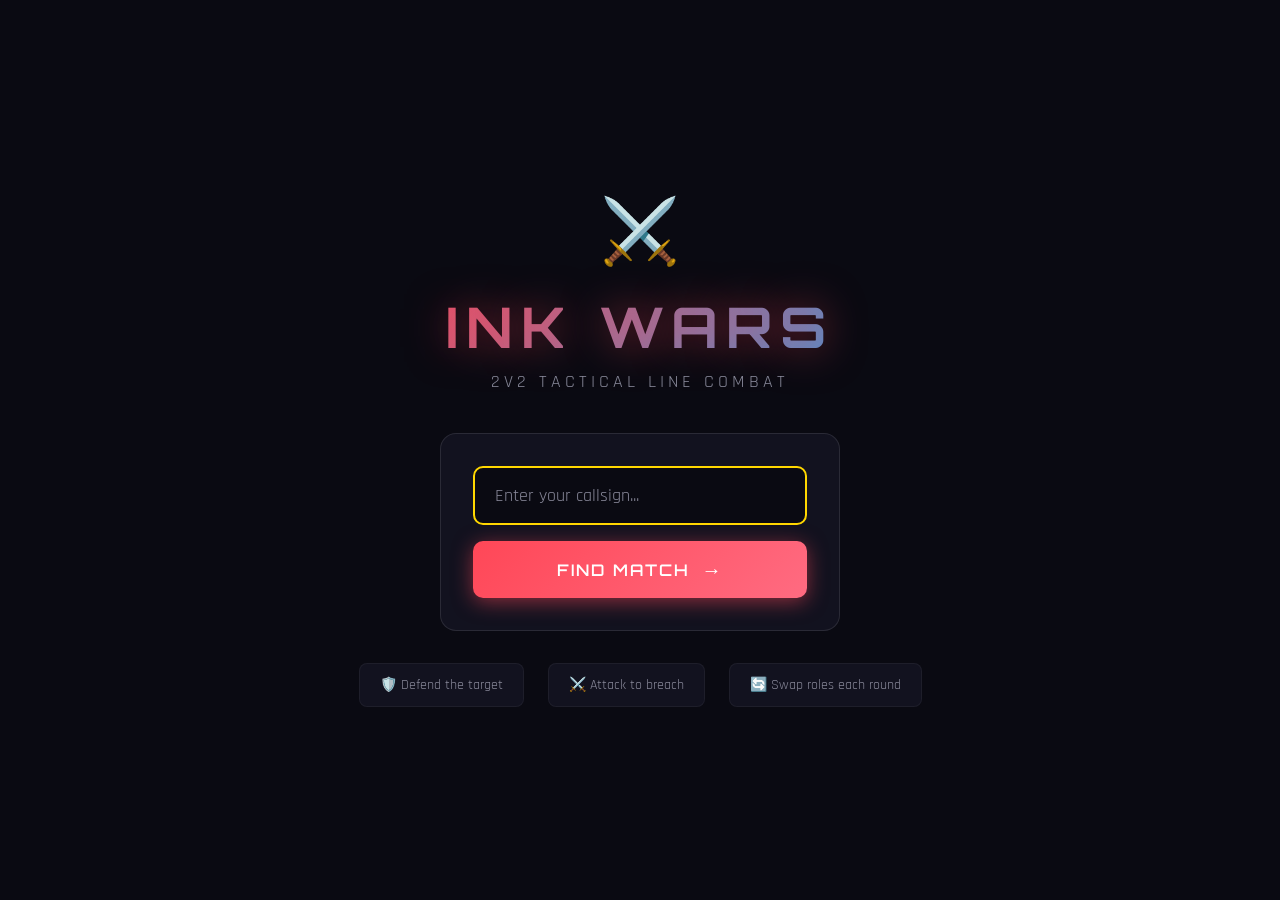
==== commit d7d19f76: "added coins" ====
--- a/index.html
+++ b/index.html
@@ -14,7 +14,7 @@
 </head>
 
 <body>
-    <!-- Landing / Queue Screen -->
+    <!-- Landing Screen -->
     <div class="screen" id="menuScreen">
         <div class="menu-container">
             <div class="logo-section">
@@ -32,30 +32,215 @@
                 </button>
             </div>
 
-            <div class="queue-status hidden" id="queueStatus">
-                <div class="spinner"></div>
-                <span id="queueText">Searching for players...</span>
-                <span id="queueCount">0/4</span>
-            </div>
-
-            <div class="how-to-play">
-                <h3>How to Play</h3>
-                <div class="rules-grid">
-                    <div class="rule">
-                        <span class="rule-icon">🛡️</span>
-                        <span>Defenders build ink walls to protect the target</span>
-                    </div>
-                    <div class="rule">
-                        <span class="rule-icon">⚔️</span>
-                        <span>Attackers draw lines from spawn to breach the target</span>
-                    </div>
-                    <div class="rule">
-                        <span class="rule-icon">💥</span>
-                        <span>Hit enemy ink = 2 second stun</span>
-                    </div>
-                    <div class="rule">
-                        <span class="rule-icon">🔄</span>
-                        <span>Teams swap roles each round</span>
+            <div class="quick-rules">
+                <div class="rule-mini">🛡️ Defend the target</div>
+                <div class="rule-mini">⚔️ Attack to breach</div>
+                <div class="rule-mini">🔄 Swap roles each round</div>
+            </div>
+        </div>
+    </div>
+
+    <!-- Waiting Room / Lobby Screen -->
+    <div class="screen hidden" id="lobbyScreen">
+        <div class="lobby-container">
+            <!-- Left Panel: Players -->
+            <div class="lobby-players-panel">
+                <div class="lobby-header">
+                    <div class="lobby-title">
+                        <span class="lobby-icon">⚔️</span>
+                        <span>BATTLE LOBBY</span>
+                    </div>
+                    <div class="lobby-status">
+                        <div class="status-pulse"></div>
+                        <span id="lobbyStatusText">Waiting for players...</span>
+                    </div>
+                </div>
+
+                <div class="player-slots">
+                    <div class="team-section team-red-section">
+                        <div class="team-header-lobby">
+                            <span class="team-icon">🔴</span>
+                            <span>RED TEAM</span>
+                        </div>
+                        <div class="player-slot" id="slot-red-0">
+                            <div class="slot-avatar empty">?</div>
+                            <div class="slot-info">
+                                <span class="slot-name">Waiting...</span>
+                                <span class="slot-status">Empty slot</span>
+                            </div>
+                            <div class="slot-ready"></div>
+                        </div>
+                        <div class="player-slot" id="slot-red-1">
+                            <div class="slot-avatar empty">?</div>
+                            <div class="slot-info">
+                                <span class="slot-name">Waiting...</span>
+                                <span class="slot-status">Empty slot</span>
+                            </div>
+                            <div class="slot-ready"></div>
+                        </div>
+                    </div>
+
+                    <div class="vs-divider">
+                        <span>VS</span>
+                    </div>
+
+                    <div class="team-section team-blue-section">
+                        <div class="team-header-lobby">
+                            <span class="team-icon">🔵</span>
+                            <span>BLUE TEAM</span>
+                        </div>
+                        <div class="player-slot" id="slot-blue-0">
+                            <div class="slot-avatar empty">?</div>
+                            <div class="slot-info">
+                                <span class="slot-name">Waiting...</span>
+                                <span class="slot-status">Empty slot</span>
+                            </div>
+                            <div class="slot-ready"></div>
+                        </div>
+                        <div class="player-slot" id="slot-blue-1">
+                            <div class="slot-avatar empty">?</div>
+                            <div class="slot-info">
+                                <span class="slot-name">Waiting...</span>
+                                <span class="slot-status">Empty slot</span>
+                            </div>
+                            <div class="slot-ready"></div>
+                        </div>
+                    </div>
+                </div>
+
+                <div class="lobby-footer">
+                    <div class="player-count-display">
+                        <span class="count-current" id="lobbyPlayerCount">1</span>
+                        <span class="count-divider">/</span>
+                        <span class="count-total">4</span>
+                        <span class="count-label">PLAYERS</span>
+                    </div>
+                    <button class="btn btn-cancel" id="leaveLobbyBtn">
+                        <span>Leave Queue</span>
+                    </button>
+                </div>
+            </div>
+
+            <!-- Right Panel: Instructions -->
+            <div class="lobby-instructions-panel">
+                <div class="instructions-header">
+                    <span class="instructions-icon">📖</span>
+                    <span>HOW TO PLAY</span>
+                </div>
+
+                <div class="instructions-content">
+                    <div class="instruction-section">
+                        <div class="section-title">
+                            <span class="section-num">01</span>
+                            <span>GAME FLOW</span>
+                        </div>
+                        <div class="section-content">
+                            <p>Each match consists of <strong>4 rounds</strong>. Teams alternate between attacking and
+                                defending roles every round.</p>
+                            <div class="phase-cards">
+                                <div class="phase-card defense">
+                                    <span class="phase-time">15s</span>
+                                    <span class="phase-name">Defense Phase</span>
+                                    <span class="phase-desc">Defenders draw walls</span>
+                                </div>
+                                <div class="phase-arrow">→</div>
+                                <div class="phase-card attack">
+                                    <span class="phase-time">30s</span>
+                                    <span class="phase-name">Attack Phase</span>
+                                    <span class="phase-desc">Attackers breach target</span>
+                                </div>
+                            </div>
+                        </div>
+                    </div>
+
+                    <div class="instruction-section">
+                        <div class="section-title">
+                            <span class="section-num">02</span>
+                            <span>DEFENDING</span>
+                        </div>
+                        <div class="section-content">
+                            <div class="tip-row">
+                                <span class="tip-icon">🛡️</span>
+                                <span>Draw ink walls anywhere except the protected zone around the target</span>
+                            </div>
+                            <div class="tip-row">
+                                <span class="tip-icon">●</span>
+                                <span><strong>Permanent Ink</strong> — Stays until destroyed</span>
+                            </div>
+                            <div class="tip-row">
+                                <span class="tip-icon">◐</span>
+                                <span><strong>Fading Ink</strong> — Costs 50% less, fades after 8 seconds</span>
+                            </div>
+                        </div>
+                    </div>
+
+                    <div class="instruction-section">
+                        <div class="section-title">
+                            <span class="section-num">03</span>
+                            <span>ATTACKING</span>
+                        </div>
+                        <div class="section-content">
+                            <div class="tip-row">
+                                <span class="tip-icon">⚔️</span>
+                                <span>Draw a continuous line from your spawn zone to the golden target</span>
+                            </div>
+                            <div class="tip-row">
+                                <span class="tip-icon">🎯</span>
+                                <span>Reach the target center to score <strong>100 points</strong></span>
+                            </div>
+                            <div class="tip-row">
+                                <span class="tip-icon">📏</span>
+                                <span>Partial progress awards points based on distance reached</span>
+                            </div>
+                        </div>
+                    </div>
+
+                    <div class="instruction-section">
+                        <div class="section-title">
+                            <span class="section-num">04</span>
+                            <span>COLLISIONS</span>
+                        </div>
+                        <div class="section-content">
+                            <div class="tip-row highlight-danger">
+                                <span class="tip-icon">💥</span>
+                                <span>Hitting enemy ink = <strong>2 second stun</strong> + teleport to spawn</span>
+                            </div>
+                            <div class="tip-row highlight-success">
+                                <span class="tip-icon">✨</span>
+                                <span>Your collision creates an <strong>explosion</strong> that destroys nearby enemy
+                                    walls!</span>
+                            </div>
+                        </div>
+                    </div>
+
+                    <div class="instruction-section">
+                        <div class="section-title">
+                            <span class="section-num">05</span>
+                            <span>INK MANAGEMENT</span>
+                        </div>
+                        <div class="section-content">
+                            <div class="ink-info-visual">
+                                <div class="ink-stat">
+                                    <span class="ink-stat-icon">📉</span>
+                                    <span class="ink-stat-label">Drains while drawing</span>
+                                </div>
+                                <div class="ink-stat">
+                                    <span class="ink-stat-icon">📈</span>
+                                    <span class="ink-stat-label">Regenerates when idle</span>
+                                </div>
+                            </div>
+                            <p class="ink-tip">Balance aggressive moves with ink conservation for strategic advantage!
+                            </p>
+                        </div>
+                    </div>
+                </div>
+
+                <div class="pro-tips">
+                    <div class="pro-tips-header">💡 PRO TIPS</div>
+                    <div class="pro-tips-list">
+                        <div class="pro-tip">Coordinate with your teammate to create overlapping defense zones</div>
+                        <div class="pro-tip">Use fading ink for quick patches during defense</div>
+                        <div class="pro-tip">Attackers: sacrifice yourself strategically to blow holes in walls!</div>
                     </div>
                 </div>
             </div>
@@ -98,6 +283,20 @@
                     <span class="role-icon">🛡️</span>
                     <span class="role-text">DEFENDING</span>
                 </div>
+
+                <!-- Coin Counter & Shop -->
+                <div class="coin-hud hidden" id="coinCounter">
+                    <div class="coin-display">
+                        <span class="coin-icon">🪙</span>
+                        <span class="coin-count" id="coinCount">0</span>
+                    </div>
+                    <button class="shop-btn" id="shopBtn">
+                        <span>⚡ SHOP</span>
+                    </button>
+                </div>
+
+                <!-- Active Powerups Display -->
+                <div class="active-powerups-hud hidden" id="activePowerupsList"></div>
             </div>
 
             <!-- Bottom HUD -->
@@ -162,6 +361,16 @@
         </div>
     </div>
 
+    <!-- Shop Overlay -->
+    <div class="overlay hidden" id="shopOverlay">
+        <div class="shop-modal">
+            <button class="shop-close-btn" id="closeShopBtn">✕</button>
+            <div class="shop-content" id="shopContent">
+                <!-- Populated by JavaScript -->
+            </div>
+        </div>
+    </div>
+
     <script src="script.js"></script>
 </body>
 
--- a/style.css
+++ b/style.css
@@ -158,7 +158,24 @@
     transform: translateX(4px);
 }
 
-/* Queue Status */
+/* Quick Rules on Menu */
+.quick-rules {
+    display: flex;
+    gap: 24px;
+    justify-content: center;
+    flex-wrap: wrap;
+}
+
+.rule-mini {
+    padding: 12px 20px;
+    background: var(--bg-medium);
+    border-radius: 8px;
+    font-size: 14px;
+    color: var(--text-secondary);
+    border: 1px solid rgba(255, 255, 255, 0.05);
+}
+
+/* Queue Status (legacy, keeping for compatibility) */
 .queue-status {
     display: flex;
     align-items: center;
@@ -197,7 +214,553 @@
     font-weight: 600;
 }
 
-/* How to Play */
+/* ============================================
+   LOBBY SCREEN STYLES
+   ============================================ */
+
+.lobby-container {
+    display: flex;
+    gap: 24px;
+    width: 95vw;
+    max-width: 1400px;
+    height: 90vh;
+    max-height: 800px;
+}
+
+/* Left Panel - Players */
+.lobby-players-panel {
+    flex: 0 0 400px;
+    background: var(--bg-medium);
+    border-radius: 20px;
+    border: 1px solid rgba(255, 255, 255, 0.08);
+    display: flex;
+    flex-direction: column;
+    overflow: hidden;
+}
+
+.lobby-header {
+    padding: 24px;
+    background: linear-gradient(180deg, rgba(255, 255, 255, 0.03) 0%, transparent 100%);
+    border-bottom: 1px solid rgba(255, 255, 255, 0.05);
+}
+
+.lobby-title {
+    display: flex;
+    align-items: center;
+    gap: 12px;
+    font-family: 'Orbitron', sans-serif;
+    font-size: 24px;
+    font-weight: 700;
+    letter-spacing: 3px;
+    margin-bottom: 12px;
+}
+
+.lobby-icon {
+    font-size: 28px;
+    animation: pulse 2s ease-in-out infinite;
+}
+
+.lobby-status {
+    display: flex;
+    align-items: center;
+    gap: 10px;
+    font-size: 14px;
+    color: var(--text-secondary);
+}
+
+.status-pulse {
+    width: 10px;
+    height: 10px;
+    background: var(--accent);
+    border-radius: 50%;
+    animation: statusPulse 1.5s ease-in-out infinite;
+}
+
+@keyframes statusPulse {
+
+    0%,
+    100% {
+        opacity: 1;
+        box-shadow: 0 0 0 0 rgba(255, 215, 0, 0.5);
+    }
+
+    50% {
+        opacity: 0.7;
+        box-shadow: 0 0 0 8px rgba(255, 215, 0, 0);
+    }
+}
+
+/* Player Slots */
+.player-slots {
+    flex: 1;
+    padding: 20px;
+    display: flex;
+    flex-direction: column;
+    gap: 16px;
+    overflow-y: auto;
+}
+
+.team-section {
+    background: rgba(0, 0, 0, 0.2);
+    border-radius: 12px;
+    padding: 16px;
+}
+
+.team-red-section {
+    border-left: 3px solid var(--red-primary);
+}
+
+.team-blue-section {
+    border-left: 3px solid var(--blue-primary);
+}
+
+.team-header-lobby {
+    display: flex;
+    align-items: center;
+    gap: 8px;
+    font-family: 'Orbitron', sans-serif;
+    font-size: 12px;
+    font-weight: 600;
+    letter-spacing: 2px;
+    margin-bottom: 12px;
+    padding-bottom: 8px;
+    border-bottom: 1px solid rgba(255, 255, 255, 0.05);
+}
+
+.team-red-section .team-header-lobby {
+    color: var(--red-primary);
+}
+
+.team-blue-section .team-header-lobby {
+    color: var(--blue-primary);
+}
+
+.team-icon {
+    font-size: 14px;
+}
+
+.player-slot {
+    display: flex;
+    align-items: center;
+    gap: 14px;
+    padding: 12px;
+    background: rgba(255, 255, 255, 0.02);
+    border-radius: 10px;
+    margin-bottom: 8px;
+    transition: all 0.3s ease;
+    border: 1px solid transparent;
+}
+
+.player-slot:last-child {
+    margin-bottom: 0;
+}
+
+.player-slot.filled {
+    background: rgba(255, 255, 255, 0.05);
+    border-color: rgba(255, 255, 255, 0.1);
+}
+
+.player-slot.you {
+    background: rgba(255, 215, 0, 0.08);
+    border-color: var(--accent);
+}
+
+.slot-avatar {
+    width: 44px;
+    height: 44px;
+    border-radius: 50%;
+    display: flex;
+    align-items: center;
+    justify-content: center;
+    font-family: 'Orbitron', sans-serif;
+    font-weight: 700;
+    font-size: 18px;
+    background: var(--bg-dark);
+    border: 2px solid rgba(255, 255, 255, 0.1);
+    transition: all 0.3s ease;
+}
+
+.slot-avatar.empty {
+    opacity: 0.4;
+    color: var(--text-secondary);
+}
+
+.team-red-section .player-slot.filled .slot-avatar {
+    background: linear-gradient(135deg, var(--red-primary), var(--red-dark));
+    border-color: var(--red-primary);
+}
+
+.team-blue-section .player-slot.filled .slot-avatar {
+    background: linear-gradient(135deg, var(--blue-primary), var(--blue-dark));
+    border-color: var(--blue-primary);
+}
+
+.slot-info {
+    flex: 1;
+    display: flex;
+    flex-direction: column;
+    gap: 2px;
+}
+
+.slot-name {
+    font-size: 16px;
+    font-weight: 600;
+    color: var(--text-primary);
+}
+
+.player-slot:not(.filled) .slot-name {
+    color: var(--text-secondary);
+    opacity: 0.5;
+}
+
+.slot-status {
+    font-size: 12px;
+    color: var(--text-secondary);
+}
+
+.player-slot.you .slot-status {
+    color: var(--accent);
+}
+
+.slot-ready {
+    width: 12px;
+    height: 12px;
+    border-radius: 50%;
+    background: var(--bg-dark);
+    border: 2px solid rgba(255, 255, 255, 0.1);
+}
+
+.player-slot.filled .slot-ready {
+    background: #2ecc71;
+    border-color: #27ae60;
+    box-shadow: 0 0 10px rgba(46, 204, 113, 0.5);
+}
+
+/* VS Divider */
+.vs-divider {
+    display: flex;
+    align-items: center;
+    justify-content: center;
+    padding: 12px 0;
+}
+
+.vs-divider span {
+    font-family: 'Orbitron', sans-serif;
+    font-size: 20px;
+    font-weight: 700;
+    color: var(--text-secondary);
+    padding: 8px 24px;
+    background: var(--bg-dark);
+    border-radius: 20px;
+    letter-spacing: 4px;
+}
+
+/* Lobby Footer */
+.lobby-footer {
+    padding: 20px 24px;
+    background: rgba(0, 0, 0, 0.3);
+    border-top: 1px solid rgba(255, 255, 255, 0.05);
+    display: flex;
+    align-items: center;
+    justify-content: space-between;
+}
+
+.player-count-display {
+    display: flex;
+    align-items: baseline;
+    gap: 4px;
+}
+
+.count-current {
+    font-family: 'Orbitron', sans-serif;
+    font-size: 36px;
+    font-weight: 700;
+    color: var(--accent);
+}
+
+.count-divider {
+    font-family: 'Orbitron', sans-serif;
+    font-size: 24px;
+    color: var(--text-secondary);
+}
+
+.count-total {
+    font-family: 'Orbitron', sans-serif;
+    font-size: 24px;
+    color: var(--text-secondary);
+}
+
+.count-label {
+    font-size: 12px;
+    letter-spacing: 2px;
+    color: var(--text-secondary);
+    margin-left: 8px;
+}
+
+.btn-cancel {
+    padding: 12px 24px;
+    background: transparent;
+    border: 2px solid rgba(255, 255, 255, 0.2);
+    color: var(--text-secondary);
+    font-size: 12px;
+}
+
+.btn-cancel:hover {
+    border-color: var(--red-primary);
+    color: var(--red-primary);
+    background: rgba(255, 71, 87, 0.1);
+}
+
+/* Right Panel - Instructions */
+.lobby-instructions-panel {
+    flex: 1;
+    background: var(--bg-medium);
+    border-radius: 20px;
+    border: 1px solid rgba(255, 255, 255, 0.08);
+    display: flex;
+    flex-direction: column;
+    overflow: hidden;
+}
+
+.instructions-header {
+    display: flex;
+    align-items: center;
+    gap: 12px;
+    padding: 24px;
+    font-family: 'Orbitron', sans-serif;
+    font-size: 18px;
+    font-weight: 600;
+    letter-spacing: 3px;
+    color: var(--accent);
+    background: linear-gradient(180deg, rgba(255, 215, 0, 0.05) 0%, transparent 100%);
+    border-bottom: 1px solid rgba(255, 215, 0, 0.1);
+}
+
+.instructions-icon {
+    font-size: 24px;
+}
+
+.instructions-content {
+    flex: 1;
+    padding: 20px 24px;
+    overflow-y: auto;
+}
+
+.instruction-section {
+    margin-bottom: 24px;
+}
+
+.instruction-section:last-child {
+    margin-bottom: 0;
+}
+
+.section-title {
+    display: flex;
+    align-items: center;
+    gap: 12px;
+    margin-bottom: 12px;
+}
+
+.section-num {
+    font-family: 'Orbitron', sans-serif;
+    font-size: 14px;
+    font-weight: 700;
+    color: var(--accent);
+    opacity: 0.7;
+}
+
+.section-title span:last-child {
+    font-family: 'Orbitron', sans-serif;
+    font-size: 13px;
+    font-weight: 600;
+    letter-spacing: 2px;
+    color: var(--text-primary);
+}
+
+.section-content {
+    padding-left: 36px;
+}
+
+.section-content p {
+    font-size: 14px;
+    line-height: 1.6;
+    color: var(--text-secondary);
+    margin-bottom: 12px;
+}
+
+.section-content strong {
+    color: var(--text-primary);
+}
+
+/* Phase Cards */
+.phase-cards {
+    display: flex;
+    align-items: center;
+    gap: 12px;
+    margin-top: 12px;
+}
+
+.phase-card {
+    flex: 1;
+    padding: 14px;
+    border-radius: 10px;
+    display: flex;
+    flex-direction: column;
+    gap: 4px;
+    text-align: center;
+}
+
+.phase-card.defense {
+    background: rgba(52, 152, 219, 0.1);
+    border: 1px solid rgba(52, 152, 219, 0.3);
+}
+
+.phase-card.attack {
+    background: rgba(255, 71, 87, 0.1);
+    border: 1px solid rgba(255, 71, 87, 0.3);
+}
+
+.phase-time {
+    font-family: 'Orbitron', sans-serif;
+    font-size: 20px;
+    font-weight: 700;
+}
+
+.phase-card.defense .phase-time {
+    color: var(--blue-primary);
+}
+
+.phase-card.attack .phase-time {
+    color: var(--red-primary);
+}
+
+.phase-name {
+    font-size: 12px;
+    font-weight: 600;
+    letter-spacing: 1px;
+    color: var(--text-primary);
+}
+
+.phase-desc {
+    font-size: 11px;
+    color: var(--text-secondary);
+}
+
+.phase-arrow {
+    font-size: 20px;
+    color: var(--text-secondary);
+}
+
+/* Tip Rows */
+.tip-row {
+    display: flex;
+    align-items: flex-start;
+    gap: 12px;
+    padding: 10px 14px;
+    background: rgba(255, 255, 255, 0.02);
+    border-radius: 8px;
+    margin-bottom: 8px;
+    font-size: 13px;
+    line-height: 1.5;
+    color: var(--text-secondary);
+}
+
+.tip-row:last-child {
+    margin-bottom: 0;
+}
+
+.tip-icon {
+    flex-shrink: 0;
+    font-size: 16px;
+}
+
+.tip-row.highlight-danger {
+    background: rgba(255, 71, 87, 0.08);
+    border-left: 3px solid var(--red-primary);
+}
+
+.tip-row.highlight-success {
+    background: rgba(46, 204, 113, 0.08);
+    border-left: 3px solid #2ecc71;
+}
+
+/* Ink Info Visual */
+.ink-info-visual {
+    display: flex;
+    gap: 16px;
+    margin-bottom: 12px;
+}
+
+.ink-stat {
+    flex: 1;
+    display: flex;
+    align-items: center;
+    gap: 10px;
+    padding: 12px;
+    background: rgba(102, 126, 234, 0.1);
+    border-radius: 8px;
+    border: 1px solid rgba(102, 126, 234, 0.2);
+}
+
+.ink-stat-icon {
+    font-size: 20px;
+}
+
+.ink-stat-label {
+    font-size: 12px;
+    color: var(--text-secondary);
+}
+
+.ink-tip {
+    font-size: 13px;
+    font-style: italic;
+    color: var(--text-secondary);
+    opacity: 0.8;
+}
+
+/* Pro Tips */
+.pro-tips {
+    padding: 20px 24px;
+    background: linear-gradient(180deg, transparent 0%, rgba(255, 215, 0, 0.03) 100%);
+    border-top: 1px solid rgba(255, 215, 0, 0.1);
+}
+
+.pro-tips-header {
+    font-family: 'Orbitron', sans-serif;
+    font-size: 12px;
+    font-weight: 600;
+    letter-spacing: 2px;
+    color: var(--accent);
+    margin-bottom: 12px;
+}
+
+.pro-tips-list {
+    display: flex;
+    flex-direction: column;
+    gap: 8px;
+}
+
+.pro-tip {
+    position: relative;
+    padding-left: 20px;
+    font-size: 13px;
+    color: var(--text-secondary);
+    line-height: 1.5;
+}
+
+.pro-tip::before {
+    content: '→';
+    position: absolute;
+    left: 0;
+    color: var(--accent);
+    opacity: 0.6;
+}
+
+/* ============================================
+   GAME SCREEN STYLES (unchanged from original)
+   ============================================ */
+
+/* How to Play (legacy) */
 .how-to-play {
     max-width: 600px;
     margin-inline: auto;
@@ -684,7 +1247,264 @@
     color: var(--text-secondary);
 }
 
+/* ============================================
+   COIN & SHOP STYLES
+   ============================================ */
+
+/* Coin HUD */
+.coin-hud {
+    position: absolute;
+    top: 24px;
+    right: 24px;
+    display: flex;
+    align-items: center;
+    gap: 12px;
+}
+
+.coin-hud.hidden {
+    display: none;
+}
+
+.coin-display {
+    display: flex;
+    align-items: center;
+    gap: 8px;
+    padding: 10px 16px;
+    background: rgba(0, 0, 0, 0.8);
+    border: 2px solid var(--accent);
+    border-radius: 20px;
+}
+
+.coin-icon {
+    font-size: 24px;
+}
+
+.coin-count {
+    font-family: 'Orbitron', sans-serif;
+    font-size: 24px;
+    font-weight: 700;
+    color: var(--accent);
+}
+
+.shop-btn {
+    padding: 10px 20px;
+    background: linear-gradient(135deg, var(--accent), #ffaa00);
+    border: none;
+    border-radius: 20px;
+    font-family: 'Orbitron', sans-serif;
+    font-size: 14px;
+    font-weight: 600;
+    color: #000;
+    cursor: pointer;
+    transition: all 0.2s;
+    letter-spacing: 1px;
+}
+
+.shop-btn:hover {
+    transform: scale(1.05);
+    box-shadow: 0 0 20px rgba(255, 215, 0, 0.5);
+}
+
+/* Active Powerups HUD */
+.active-powerups-hud {
+    position: absolute;
+    bottom: 24px;
+    left: 50%;
+    transform: translateX(-50%);
+    display: flex;
+    gap: 8px;
+    flex-wrap: wrap;
+    justify-content: center;
+}
+
+.active-powerups-hud.hidden {
+    display: none;
+}
+
+.active-powerup-tag {
+    padding: 6px 14px;
+    background: linear-gradient(135deg, rgba(255, 215, 0, 0.2), rgba(255, 170, 0, 0.2));
+    border: 1px solid var(--accent);
+    border-radius: 15px;
+    font-size: 12px;
+    font-weight: 600;
+    color: var(--accent);
+    letter-spacing: 1px;
+}
+
+/* Shop Modal */
+.shop-modal {
+    position: relative;
+    background: var(--bg-medium);
+    border: 1px solid rgba(255, 215, 0, 0.2);
+    border-radius: 20px;
+    padding: 32px;
+    max-width: 600px;
+    width: 90vw;
+    max-height: 80vh;
+    overflow-y: auto;
+}
+
+.shop-close-btn {
+    position: absolute;
+    top: 16px;
+    right: 16px;
+    width: 36px;
+    height: 36px;
+    background: rgba(255, 255, 255, 0.1);
+    border: none;
+    border-radius: 50%;
+    color: var(--text-secondary);
+    font-size: 20px;
+    cursor: pointer;
+    transition: all 0.2s;
+}
+
+.shop-close-btn:hover {
+    background: rgba(255, 71, 87, 0.3);
+    color: var(--red-primary);
+}
+
+.shop-header {
+    display: flex;
+    justify-content: space-between;
+    align-items: center;
+    margin-bottom: 24px;
+    padding-bottom: 16px;
+    border-bottom: 1px solid rgba(255, 255, 255, 0.1);
+}
+
+.shop-header h2 {
+    font-family: 'Orbitron', sans-serif;
+    font-size: 24px;
+    font-weight: 700;
+    color: var(--accent);
+    letter-spacing: 3px;
+}
+
+.shop-coins {
+    display: flex;
+    align-items: center;
+    gap: 8px;
+    font-family: 'Orbitron', sans-serif;
+    font-size: 20px;
+    color: var(--accent);
+}
+
+.shop-notice {
+    text-align: center;
+    padding: 16px;
+    background: rgba(255, 255, 255, 0.05);
+    border-radius: 10px;
+    color: var(--text-secondary);
+    margin-bottom: 20px;
+}
+
+.powerup-grid {
+    display: grid;
+    grid-template-columns: repeat(2, 1fr);
+    gap: 16px;
+    margin-bottom: 24px;
+}
+
+.powerup-card {
+    padding: 20px;
+    background: rgba(255, 255, 255, 0.03);
+    border: 2px solid rgba(255, 255, 255, 0.1);
+    border-radius: 12px;
+    cursor: pointer;
+    transition: all 0.2s;
+}
+
+.powerup-card:hover:not(.disabled):not(.owned) {
+    border-color: var(--accent);
+    background: rgba(255, 215, 0, 0.05);
+    transform: translateY(-2px);
+}
+
+.powerup-card.disabled {
+    opacity: 0.5;
+    cursor: not-allowed;
+}
+
+.powerup-card.owned {
+    border-color: #2ecc71;
+    background: rgba(46, 204, 113, 0.1);
+}
+
+.powerup-name {
+    font-family: 'Orbitron', sans-serif;
+    font-size: 14px;
+    font-weight: 600;
+    color: var(--text-primary);
+    margin-bottom: 8px;
+    letter-spacing: 1px;
+}
+
+.powerup-desc {
+    font-size: 13px;
+    color: var(--text-secondary);
+    margin-bottom: 12px;
+    line-height: 1.4;
+}
+
+.powerup-cost {
+    font-family: 'Orbitron', sans-serif;
+    font-size: 16px;
+    font-weight: 600;
+    color: var(--accent);
+}
+
+.powerup-card.owned .powerup-cost {
+    color: #2ecc71;
+}
+
+.active-powerups-section {
+    padding-top: 16px;
+    border-top: 1px solid rgba(255, 255, 255, 0.1);
+}
+
+.active-powerups-section h3 {
+    font-size: 12px;
+    text-transform: uppercase;
+    letter-spacing: 2px;
+    color: var(--text-secondary);
+    margin-bottom: 12px;
+}
+
+.active-list {
+    display: flex;
+    gap: 8px;
+    flex-wrap: wrap;
+}
+
+.active-tag {
+    padding: 6px 12px;
+    background: rgba(46, 204, 113, 0.2);
+    border: 1px solid #2ecc71;
+    border-radius: 15px;
+    font-size: 12px;
+    color: #2ecc71;
+}
+
 /* Responsive */
+@media (max-width: 1200px) {
+    .lobby-container {
+        flex-direction: column;
+        height: auto;
+        max-height: none;
+        padding: 20px;
+    }
+
+    .lobby-players-panel {
+        flex: none;
+    }
+
+    .lobby-instructions-panel {
+        max-height: 400px;
+    }
+}
+
 @media (max-width: 768px) {
     .rules-grid {
         grid-template-columns: 1fr;
@@ -717,4 +1537,38 @@
         width: 100%;
         margin: 0;
     }
+
+    .lobby-container {
+        padding: 10px;
+    }
+
+    .lobby-players-panel,
+    .lobby-instructions-panel {
+        border-radius: 12px;
+    }
+
+    .player-slots {
+        padding: 12px;
+    }
+
+    .phase-cards {
+        flex-direction: column;
+    }
+
+    .phase-arrow {
+        transform: rotate(90deg);
+    }
+
+    .powerup-grid {
+        grid-template-columns: 1fr;
+    }
+
+    .coin-hud {
+        top: 80px;
+        right: 12px;
+    }
+
+    .shop-modal {
+        padding: 20px;
+    }
 }
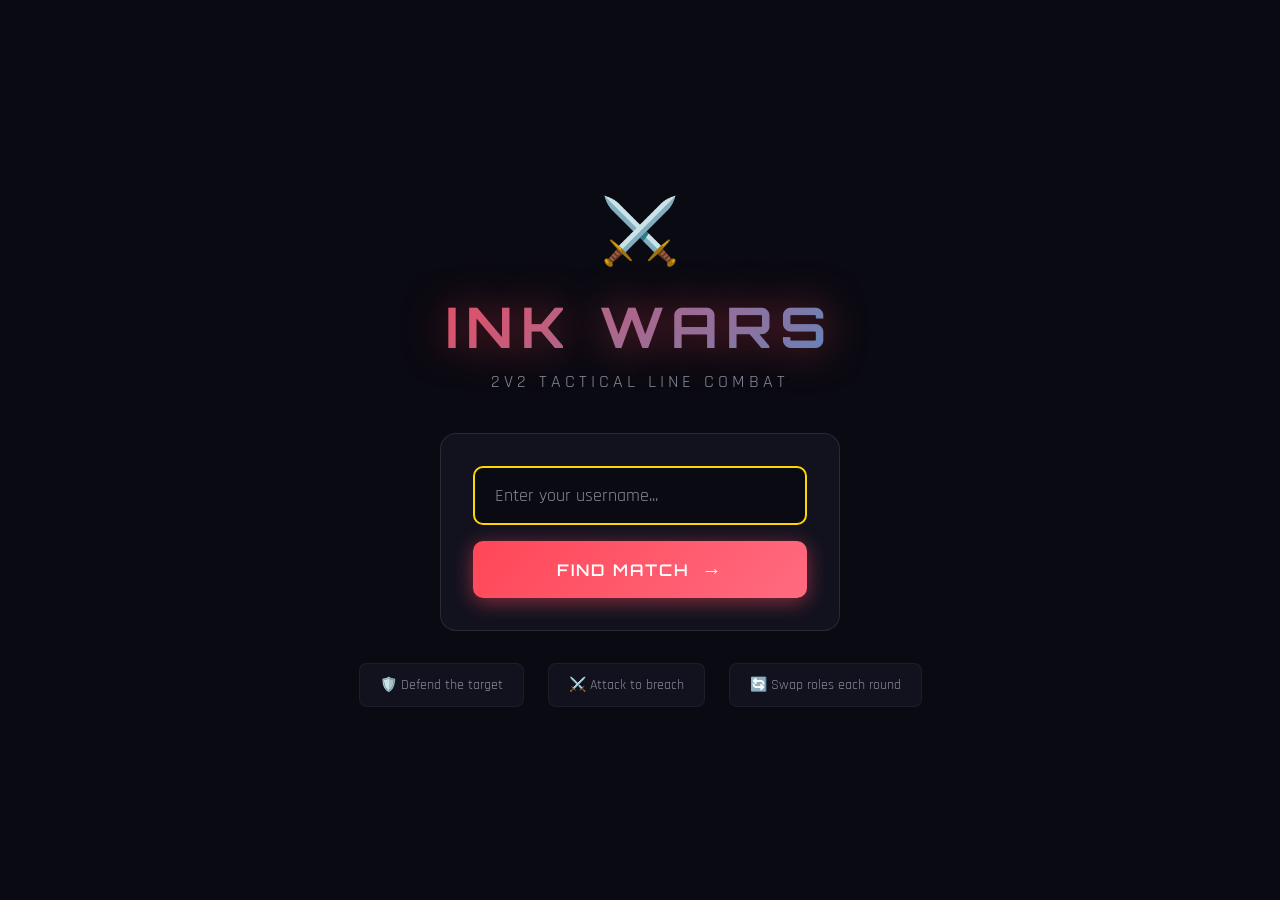
==== commit 77ca3322: "added icon" ====
--- a/index.html
+++ b/index.html
@@ -11,6 +11,7 @@
         href="https://fonts.googleapis.com/css2?family=Rajdhani:wght@400;500;600;700&family=Orbitron:wght@500;700&display=swap"
         rel="stylesheet">
     <link rel="stylesheet" href="style.css">
+    <link rel="icon" href="icon.svg">
 </head>
 
 <body>
@@ -24,7 +25,7 @@
             </div>
 
             <div class="menu-card">
-                <input type="text" id="usernameInput" placeholder="Enter your callsign..." maxlength="15"
+                <input type="text" id="usernameInput" placeholder="Enter your username..." maxlength="15"
                     autocomplete="off">
                 <button class="btn btn-primary" id="findMatchBtn">
                     <span class="btn-text">Find Match</span>
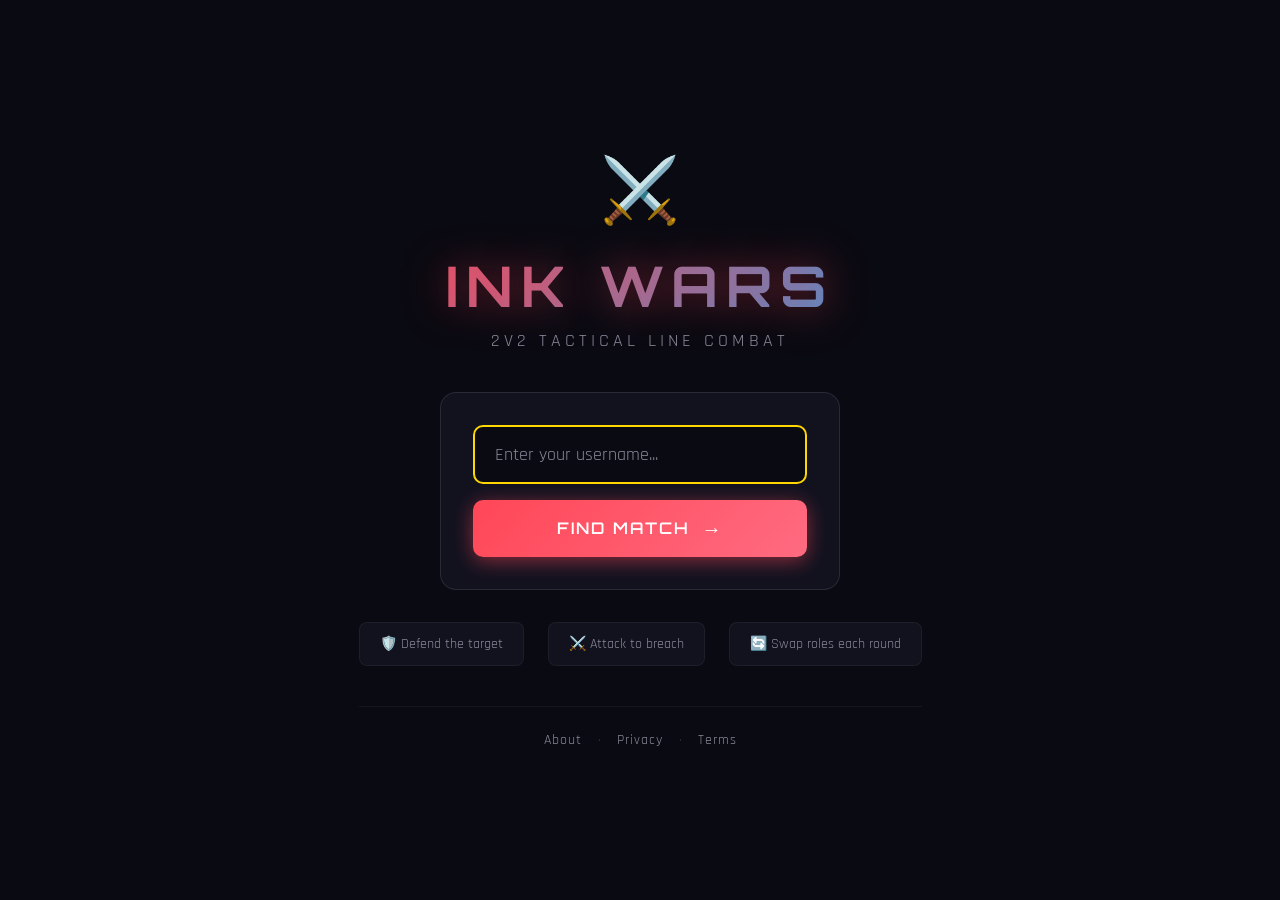
==== commit 3c8ddbc2: "links" ====
--- a/index.html
+++ b/index.html
@@ -38,6 +38,13 @@
                 <div class="rule-mini">⚔️ Attack to breach</div>
                 <div class="rule-mini">🔄 Swap roles each round</div>
             </div>
+            <nav class="menu-footer-nav">
+                <a href="about.html" class="menu-footer-link">About</a>
+                <span class="menu-footer-divider">•</span>
+                <a href="privacy.html" class="menu-footer-link">Privacy</a>
+                <span class="menu-footer-divider">•</span>
+                <a href="terms.html" class="menu-footer-link">Terms</a>
+            </nav>
         </div>
     </div>
 
--- a/style.css
+++ b/style.css
@@ -175,6 +175,34 @@
     border: 1px solid rgba(255, 255, 255, 0.05);
 }
 
+/* Menu Footer Navigation */
+.menu-footer-nav {
+    display: flex;
+    justify-content: center;
+    align-items: center;
+    gap: 16px;
+    margin-top: 40px;
+    padding-top: 24px;
+    border-top: 1px solid rgba(255, 255, 255, 0.05);
+}
+
+.menu-footer-link {
+    color: var(--text-secondary);
+    text-decoration: none;
+    font-size: 14px;
+    letter-spacing: 1px;
+    transition: color 0.2s;
+}
+
+.menu-footer-link:hover {
+    color: var(--accent);
+}
+
+.menu-footer-divider {
+    color: rgba(255, 255, 255, 0.2);
+    font-size: 10px;
+}
+
 /* Queue Status (legacy, keeping for compatibility) */
 .queue-status {
     display: flex;
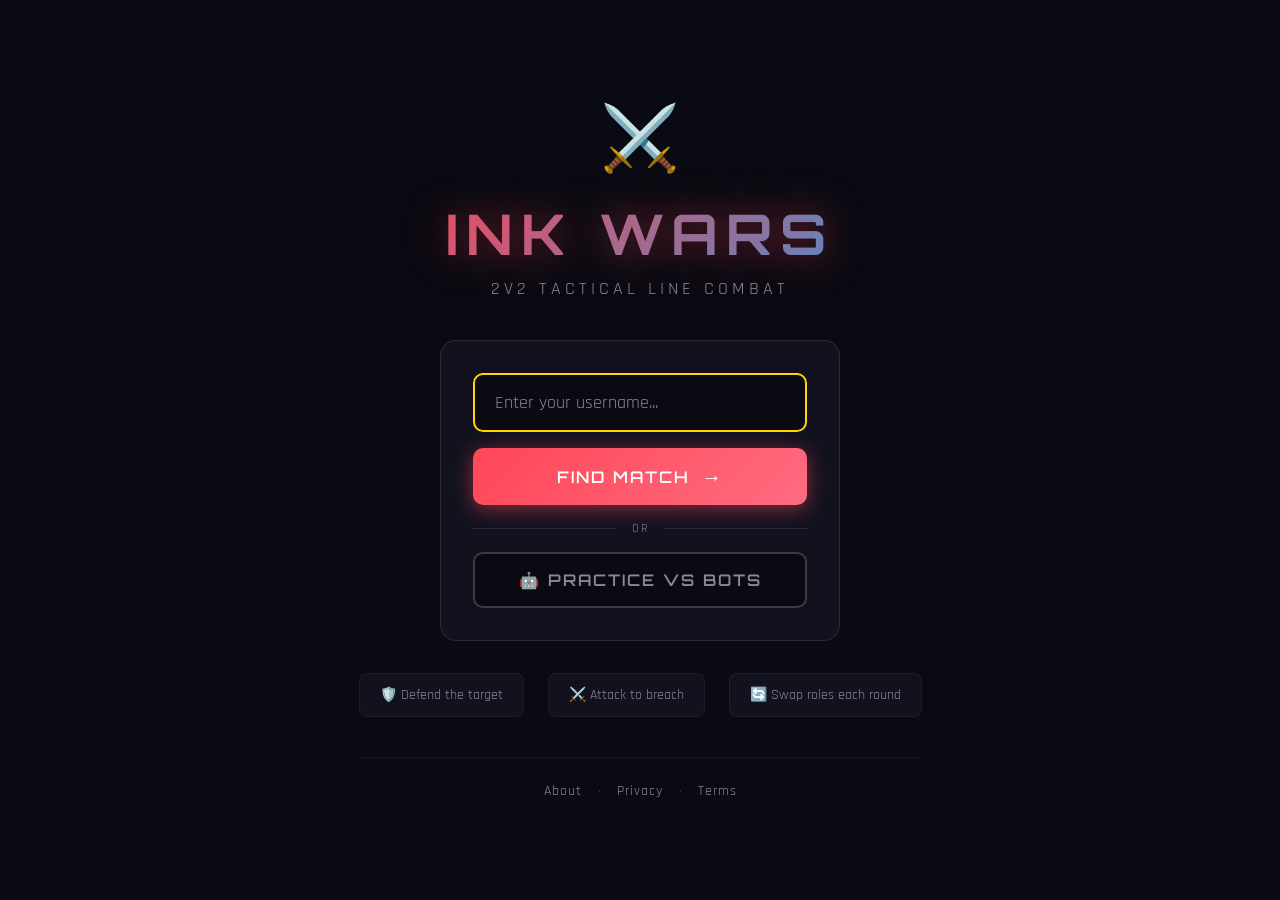
==== commit 63638b30: "bots stage 1" ====
--- a/index.html
+++ b/index.html
@@ -30,6 +30,12 @@
                 <button class="btn btn-primary" id="findMatchBtn">
                     <span class="btn-text">Find Match</span>
                     <span class="btn-icon">→</span>
+                </button>
+                <div class="menu-divider">
+                    <span>or</span>
+                </div>
+                <button class="btn btn-secondary" id="practiceBtn">
+                    <span class="btn-text">🤖 Practice vs Bots</span>
                 </button>
             </div>
 
@@ -379,6 +385,7 @@
         </div>
     </div>
 
+    <script src="bot-mode.js"></script>
     <script src="script.js"></script>
 </body>
 
--- a/style.css
+++ b/style.css
@@ -1599,4 +1599,37 @@
     .shop-modal {
         padding: 20px;
     }
+}
+
+/* Menu Divider */
+.menu-divider {
+    display: flex;
+    align-items: center;
+    gap: 16px;
+    margin: 16px 0;
+    color: var(--text-secondary);
+    font-size: 12px;
+    text-transform: uppercase;
+    letter-spacing: 2px;
+}
+
+.menu-divider::before,
+.menu-divider::after {
+    content: '';
+    flex: 1;
+    height: 1px;
+    background: rgba(255, 255, 255, 0.1);
+}
+
+.btn-secondary {
+    width: 100%;
+    background: var(--bg-dark);
+    border: 2px solid rgba(255, 255, 255, 0.2);
+    color: var(--text-secondary);
+}
+
+.btn-secondary:hover {
+    border-color: var(--accent);
+    color: var(--text-primary);
+    background: rgba(255, 215, 0, 0.1);
 }
